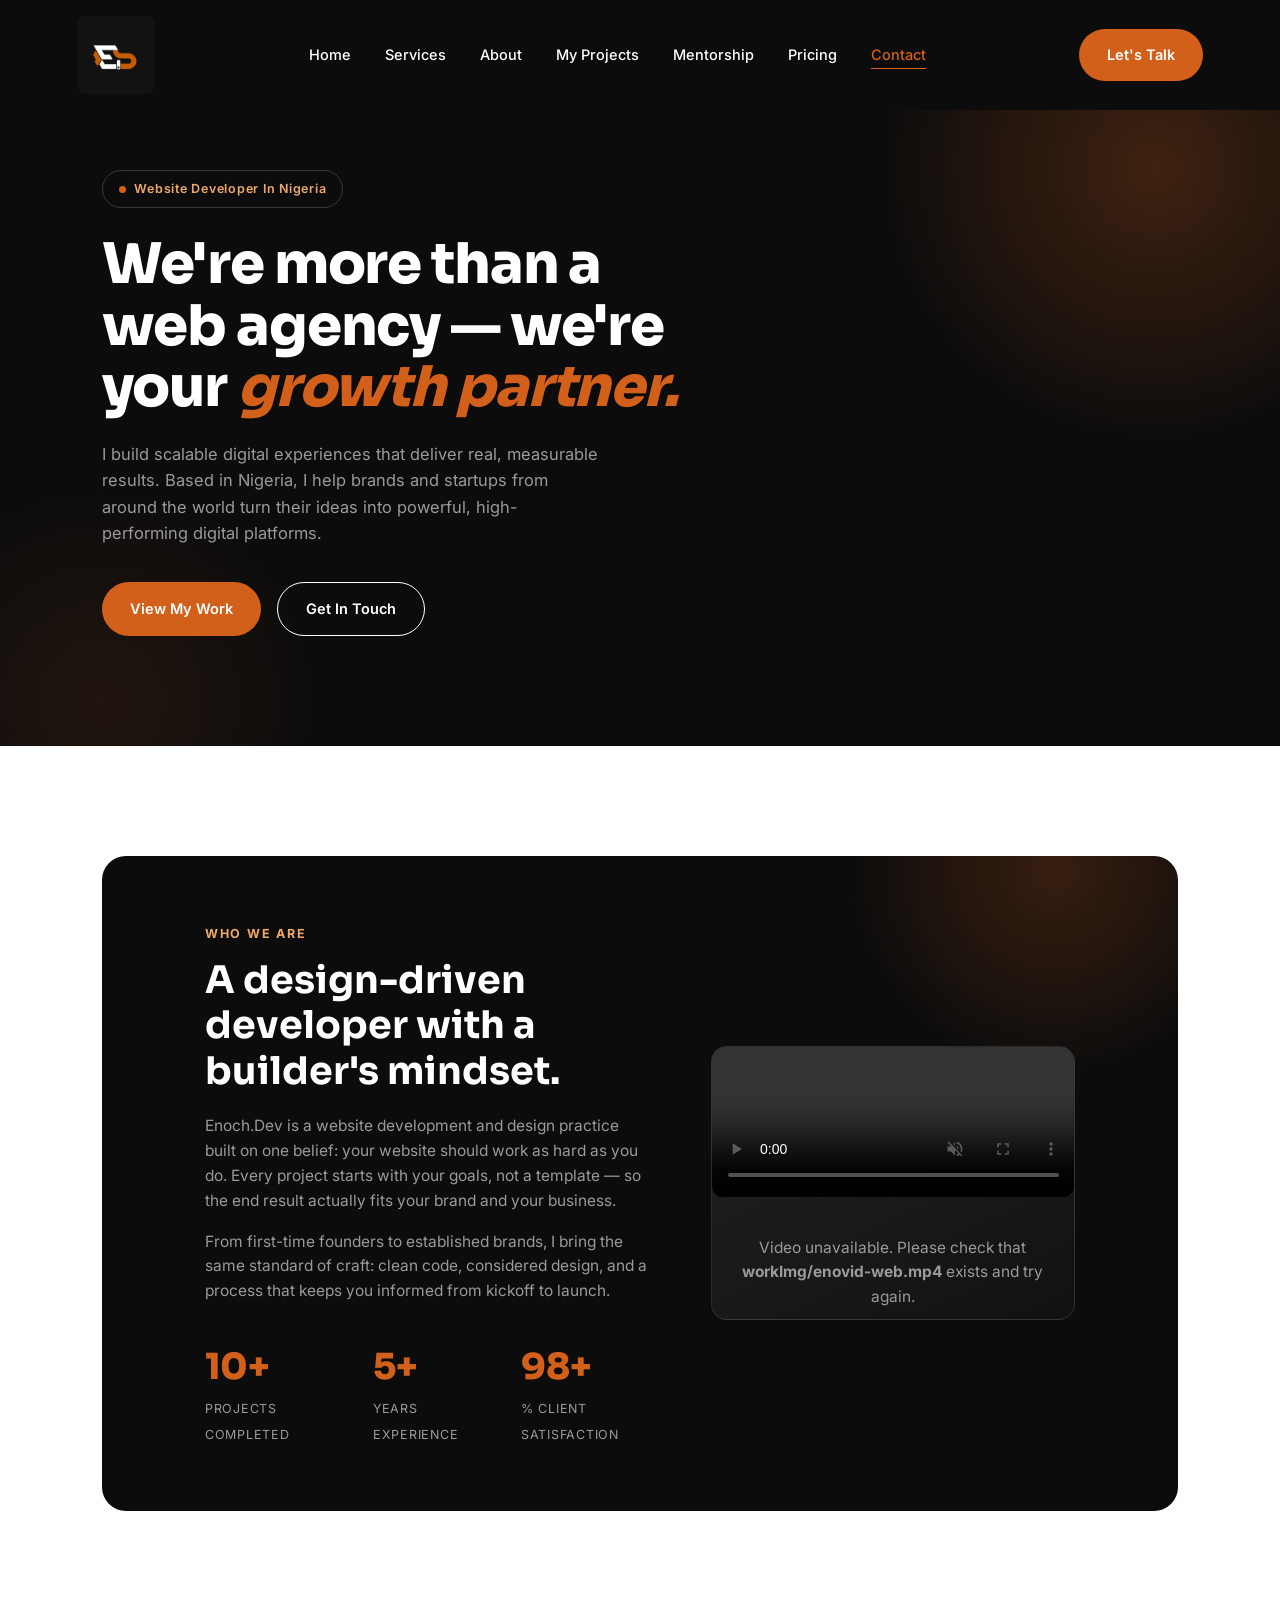
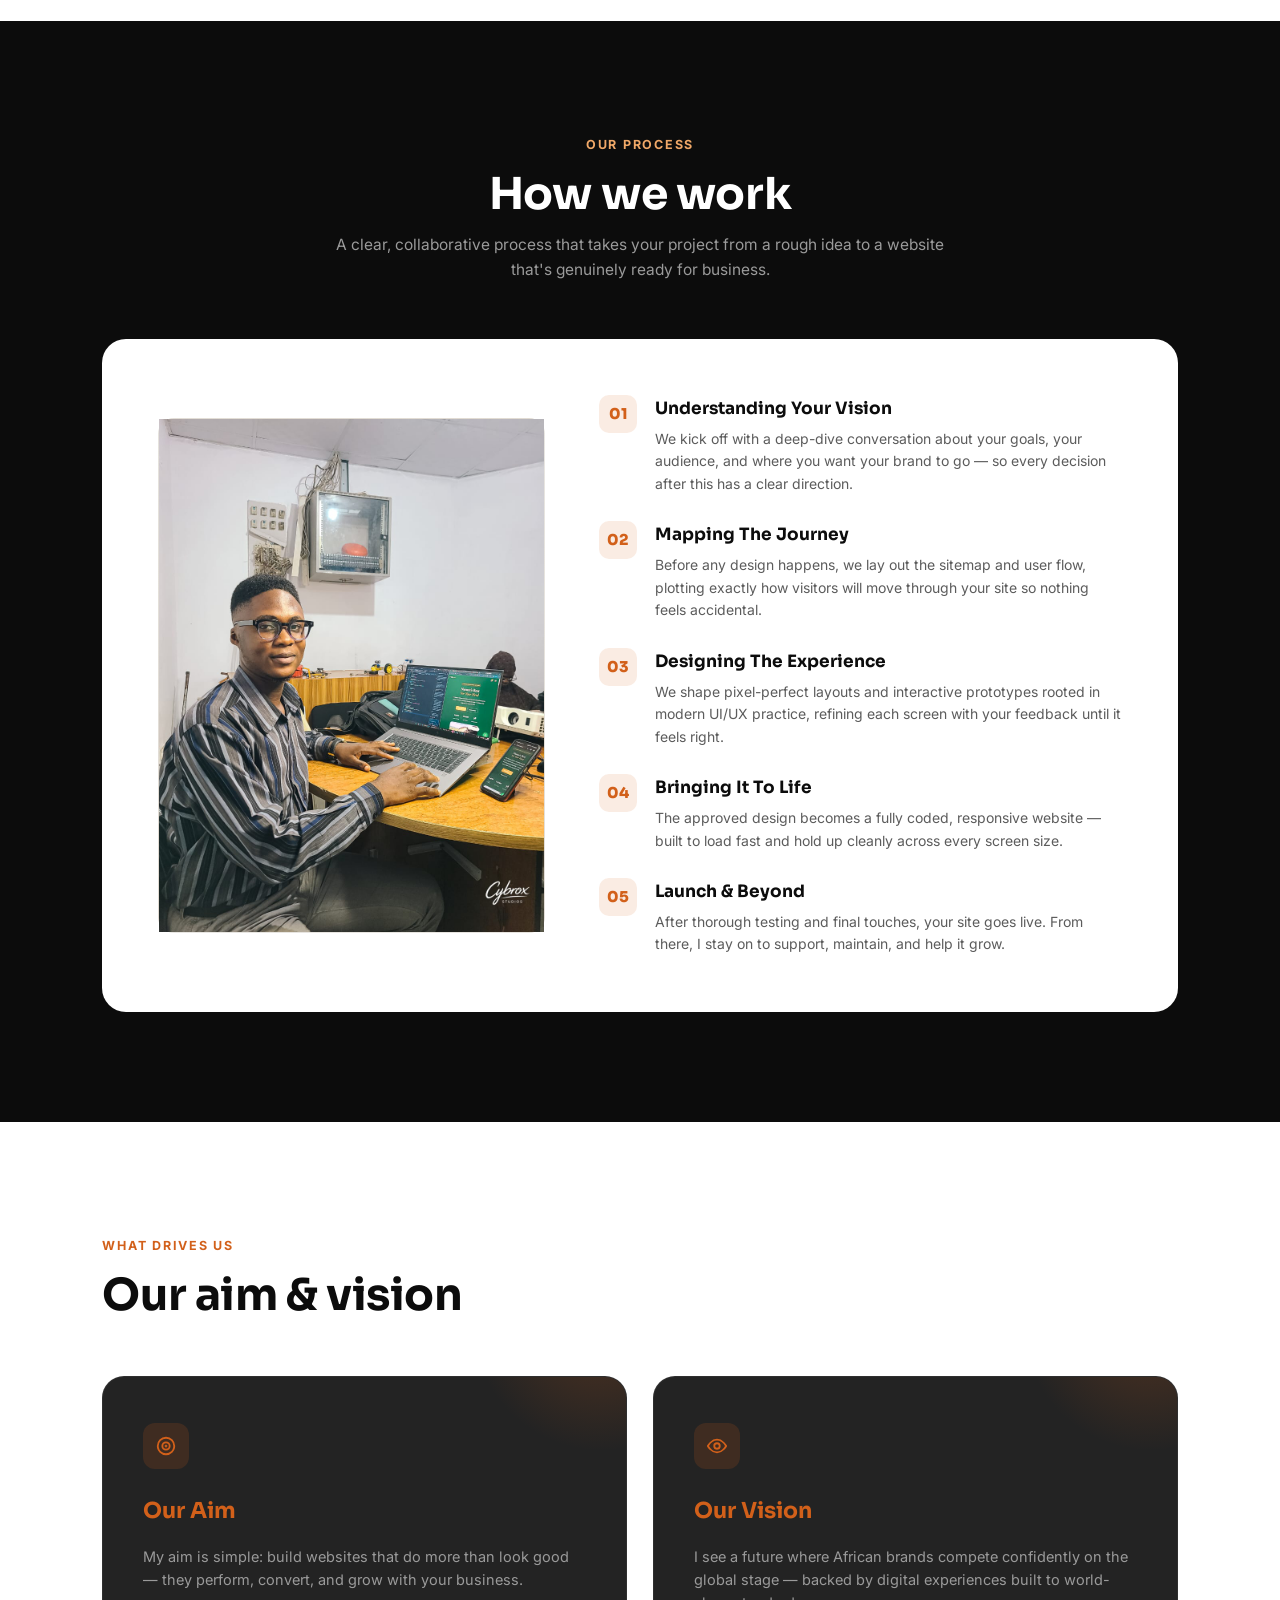
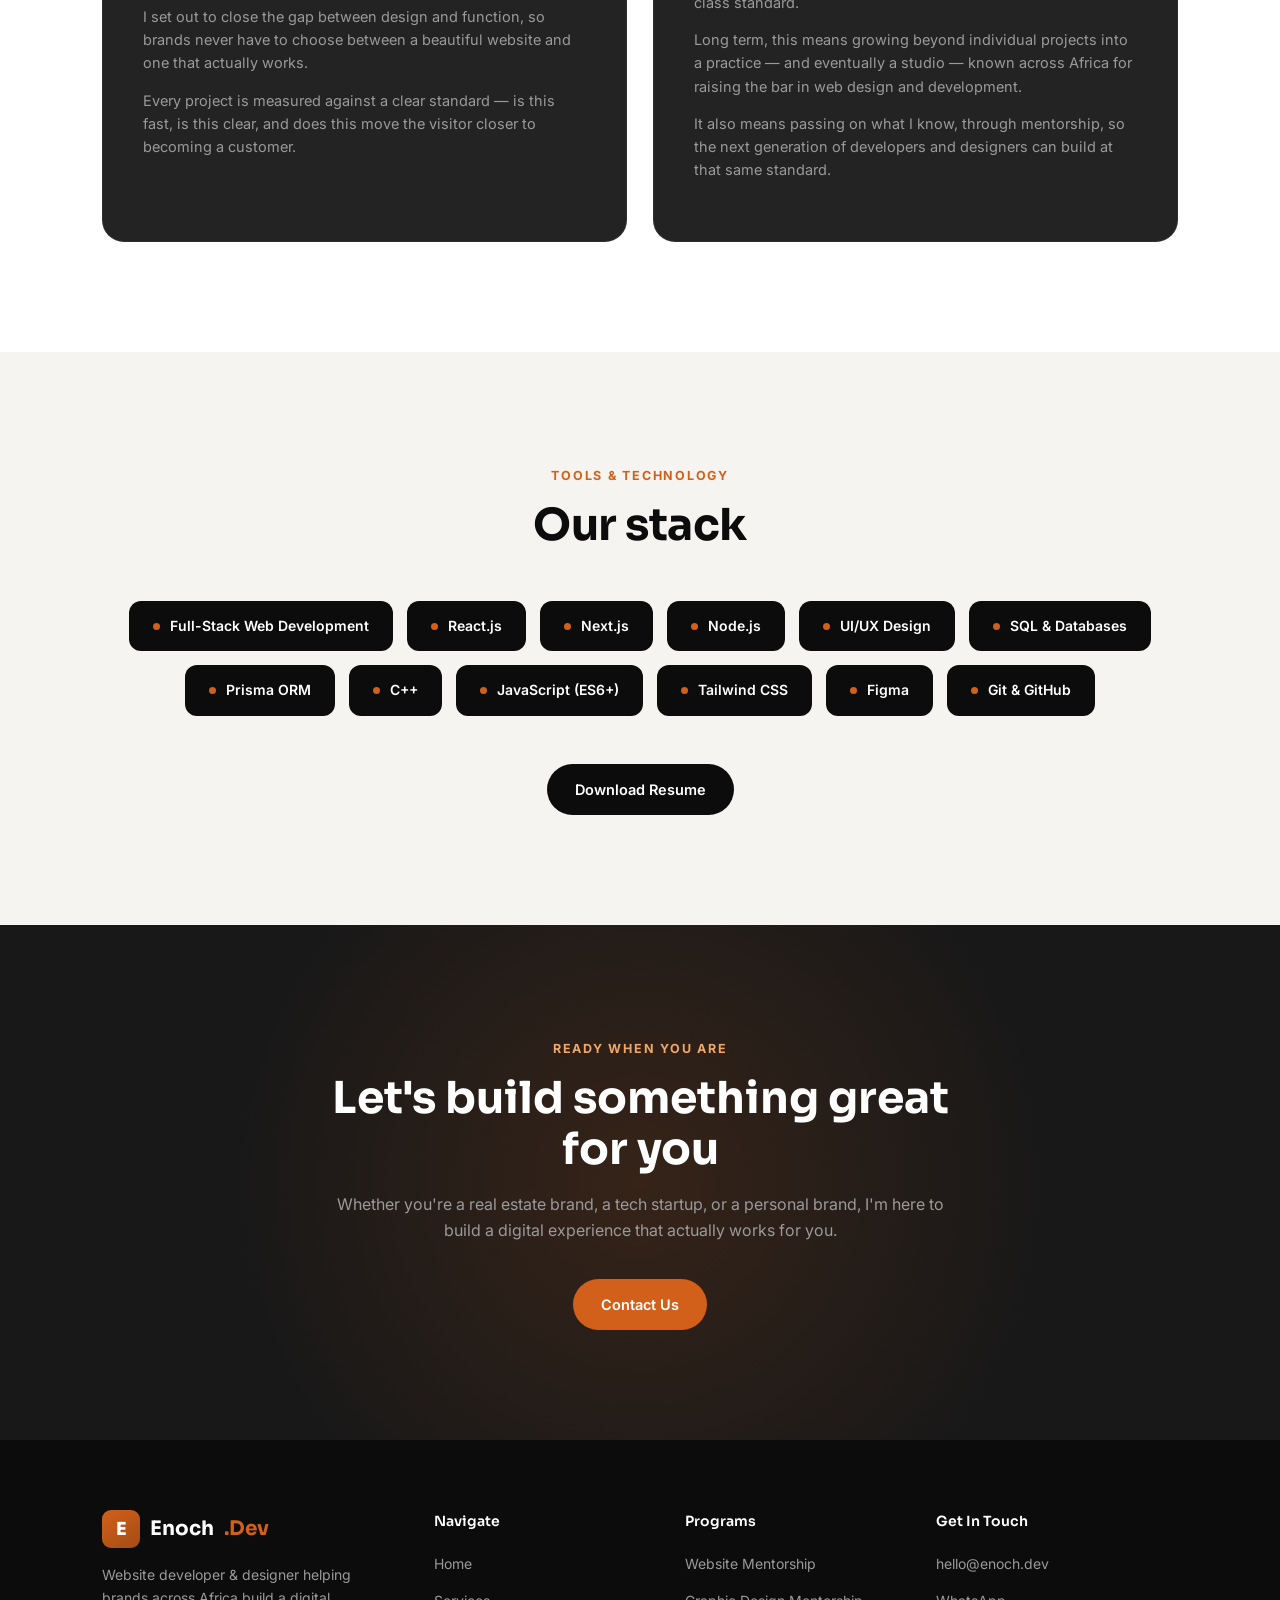
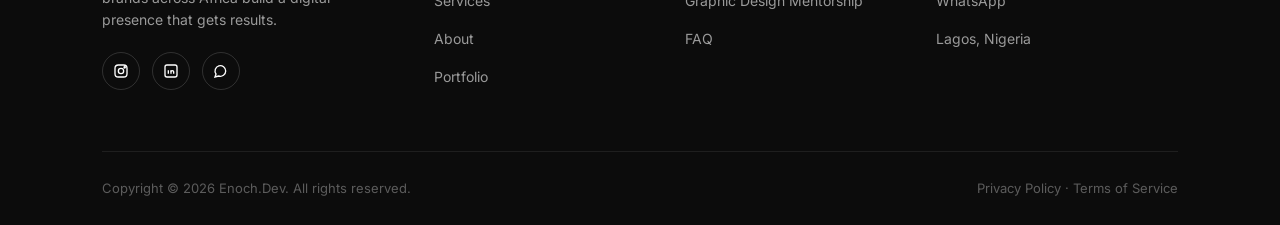
==== about.html @ e86ddc19 "updated portfolio" ====
<!DOCTYPE html>
<html lang="en">

<head>
    <meta charset="UTF-8">
    <meta name="viewport" content="width=device-width, initial-scale=1.0">
    <link rel="icon" type="image/jpeg" href="logo 2.jpeg">

    <title>Enoch.Dev — Website Developer & Designer in Nigeria</title>
    <link rel="preconnect" href="https://fonts.googleapis.com">
    <link
        href="https://fonts.googleapis.com/css2?family=Sora:wght@400;500;600;700;800&family=Inter:wght@400;500;600;700&display=swap"
        rel="stylesheet">
    <style>
        :root {
            --black: #0c0c0c;
            --black-card: #181818;
            --black-soft: #232323;
            --white: #ffffff;
            --off-white: #f6f4f0;
            --orange: #D2601A;
            --orange-dark: #A34C14;
            --orange-light: #F0A868;
            --muted: #9a9a9a;
            --muted-dark: #5c5c5c;
            --font-display: 'Sora', sans-serif;
            --font-body: 'Inter', sans-serif;
            --radius: 14px;
            --ease: cubic-bezier(.16, .84, .44, 1);
        }

        * {
            margin: 0;
            padding: 0;
            box-sizing: border-box;
        }

        html {
            scroll-behavior: smooth;
        }

        body {
            font-family: var(--font-body);
            background: var(--off-white);
            color: var(--black);
            line-height: 1.6;
            overflow-x: hidden;
        }

        img {
            max-width: 100%;
            display: block;
        }

        a {
            text-decoration: none;
            color: inherit;
        }

        ul {
            list-style: none;
        }

        button {
            font-family: inherit;
            cursor: pointer;
            border: none;
        }

        .eyebrow {
            display: inline-block;
            font-size: 12.5px;
            font-weight: 700;
            letter-spacing: .14em;
            text-transform: uppercase;
            color: var(--orange);
            margin-bottom: 14px;
        }

        .section-title {
            font-family: var(--font-display);
            font-weight: 700;
            font-size: clamp(28px, 4.2vw, 44px);
            line-height: 1.15;
            letter-spacing: -0.01em;
        }

        .section {
            padding: 110px 8vw;
            position: relative;
        }

        .container {
            max-width: 1200px;
            margin: 0 auto;
        }

        .reveal {
            opacity: 0;
            transform: translateY(36px);
            transition: opacity .8s var(--ease), transform .8s var(--ease);
        }

        .reveal.in-view {
            opacity: 1;
            transform: translateY(0);
        }

        .reveal-stagger>* {
            opacity: 0;
            transform: translateY(30px);
            transition: opacity .7s var(--ease), transform .7s var(--ease);
        }

        .reveal-stagger.in-view>* {
            opacity: 1;
            transform: translateY(0);
        }

        .reveal-stagger.in-view>*:nth-child(1) {
            transition-delay: .02s;
        }

        .reveal-stagger.in-view>*:nth-child(2) {
            transition-delay: .1s;
        }

        .reveal-stagger.in-view>*:nth-child(3) {
            transition-delay: .18s;
        }

        .reveal-stagger.in-view>*:nth-child(4) {
            transition-delay: .26s;
        }

        .reveal-stagger.in-view>*:nth-child(5) {
            transition-delay: .34s;
        }

        .reveal-stagger.in-view>*:nth-child(6) {
            transition-delay: .42s;
        }

        .reveal-left {
            opacity: 0;
            transform: translateX(-46px);
            transition: opacity .9s var(--ease), transform .9s var(--ease);
        }

        .reveal-left.in-view {
            opacity: 1;
            transform: translateX(0);
        }

        .reveal-right {
            opacity: 0;
            transform: translateX(46px);
            transition: opacity .9s var(--ease), transform .9s var(--ease);
        }

        .reveal-right.in-view {
            opacity: 1;
            transform: translateX(0);
        }

        .reveal-scale {
            opacity: 0;
            transform: scale(.92);
            transition: opacity .8s var(--ease), transform .8s var(--ease);
        }

        .reveal-scale.in-view {
            opacity: 1;
            transform: scale(1);
        }

        .btn {
            display: inline-flex;
            align-items: center;
            gap: 8px;
            padding: 14px 28px;
            border-radius: 100px;
            font-weight: 600;
            font-size: 14.5px;
            transition: transform .35s var(--ease), box-shadow .35s var(--ease), background .3s, color .3s;
            white-space: nowrap;
        }

        .btn-primary {
            background: var(--orange);
            color: var(--white);
        }

        .btn-primary:hover {
            background: var(--orange-dark);
            transform: translateY(-3px);
            box-shadow: 0 10px 24px -8px rgba(210, 96, 26, .55);
        }

        .btn-outline {
            background: transparent;
            border: 1.5px solid currentColor;
            color: inherit;
        }

        .btn-outline:hover {
            background: var(--orange);
            border-color: var(--orange);
            color: var(--white);
            transform: translateY(-3px);
        }

        .btn-white {
            background: var(--white);
            color: var(--black);
        }

        .btn-white:hover {
            background: var(--orange);
            color: var(--white);
            transform: translateY(-3px);
        }

        .btn-black {
            background: var(--black);
            color: var(--white);
        }

        .btn-black:hover {
            background: var(--orange);
            color: var(--white);
            transform: translateY(-3px);
        }

        /* ===== NAV (shared) ===== */
        #navbar {
            position: fixed;
            top: 0;
            left: 0;
            width: 100%;
            z-index: 1000;
            background: var(--black);
            padding: 16px 6vw;
            display: flex;
            align-items: center;
            justify-content: space-between;
            transition: padding .35s var(--ease), box-shadow .35s var(--ease);
        }

        #navbar.scrolled {
            padding: 10px 6vw;
            box-shadow: 0 8px 30px -12px rgba(0, 0, 0, .6);
        }

        .logo {
            display: flex;
            align-items: center;
            gap: 10px;
            font-family: var(--font-display);
            font-weight: 700;
            font-size: 20px;
            color: var(--white);
        }

        .logo-mark {
            width: 38px;
            height: 38px;
            border-radius: 9px;
            background: linear-gradient(145deg, var(--orange), var(--orange-dark));
            display: flex;
            align-items: center;
            justify-content: center;
            font-family: var(--font-display);
            font-weight: 800;
            font-size: 18px;
            color: var(--white);
            flex-shrink: 0;
        }

        .logo .accent {
            color: var(--orange);
        }

        /* Glowing logo wrapper */
        .logo-wrap {
            width: 78px;
            height: 78px;
            border-radius: 9px;
            flex-shrink: 0;
            cursor: pointer;
            transition: box-shadow .35s var(--ease), transform .35s var(--ease);
        }

        .logo-wrap img {
            width: 100%;
            height: 100%;
            border-radius: 9px;
            object-fit: cover;
        }

        .logo-wrap:hover {
            box-shadow:
                0 0 4px var(--orange),
                0 0 10px var(--orange-light);
            transform: scale(1.03);
        }

        .nav-links {
            display: flex;
            align-items: center;
            gap: 34px;
        }

        .nav-links a {
            color: var(--white);
            font-size: 14.5px;
            font-weight: 500;
            position: relative;
            padding: 4px 0;
            transition: color .3s;
        }

        .nav-links a::after {
            content: '';
            position: absolute;
            left: 0;
            bottom: -2px;
            width: 0;
            height: 1.5px;
            background: var(--orange);
            transition: width .35s var(--ease);
        }

        .nav-links a:hover,
        .nav-links a.active {
            color: var(--orange);
        }

        .nav-links a:hover::after,
        .nav-links a.active::after {
            width: 100%;
        }

        .nav-cta-wrap {
            display: flex;
            align-items: center;
            gap: 22px;
        }

        .nav-burger {
            display: none;
            flex-direction: column;
            gap: 5px;
            background: none;
            padding: 6px;
        }

        .nav-burger span {
            width: 24px;
            height: 2px;
            background: var(--white);
            border-radius: 2px;
            transition: .3s;
        }

        .nav-burger.open span:nth-child(1) {
            transform: translateY(7px) rotate(45deg);
        }

        .nav-burger.open span:nth-child(2) {
            opacity: 0;
        }

        .nav-burger.open span:nth-child(3) {
            transform: translateY(-7px) rotate(-45deg);
        }

        /* ===== ABOUT HERO ===== */
        #about-hero {
            background: var(--black);
            color: var(--white);
            padding: 170px 8vw 110px;
            position: relative;
            overflow: hidden;
            min-height: 80vh;
            display: flex;
            align-items: center;
        }

        #about-hero::before {
            content: '';
            position: absolute;
            top: -15%;
            right: -12%;
            width: 560px;
            height: 560px;
            background: radial-gradient(circle, rgba(210, 96, 26, .26), transparent 70%);
            border-radius: 50%;
            animation: float1 9s ease-in-out infinite;
        }

        #about-hero::after {
            content: '';
            position: absolute;
            bottom: -25%;
            left: -10%;
            width: 460px;
            height: 460px;
            background: radial-gradient(circle, rgba(210, 96, 26, .1), transparent 70%);
            border-radius: 50%;
            animation: float2 11s ease-in-out infinite;
        }

        @keyframes float1 {

            0%,
            100% {
                transform: translate(0, 0);
            }

            50% {
                transform: translate(-30px, 40px);
            }
        }

        @keyframes float2 {

            0%,
            100% {
                transform: translate(0, 0);
            }

            50% {
                transform: translate(30px, -30px);
            }
        }

        .ah-grid {
            display: grid;
            grid-template-columns: 1.15fr .85fr;
            gap: 60px;
            align-items: center;
            max-width: 1200px;
            margin: 0 auto;
            position: relative;
            z-index: 2;
            width: 100%;
        }

        .ah-eyebrow {
            display: inline-flex;
            align-items: center;
            gap: 8px;
            border: 1px solid rgba(255, 255, 255, .18);
            padding: 8px 16px;
            border-radius: 100px;
            font-size: 12.5px;
            font-weight: 600;
            letter-spacing: .06em;
            color: var(--orange-light);
            margin-bottom: 26px;
        }

        .ah-eyebrow .dot {
            width: 7px;
            height: 7px;
            border-radius: 50%;
            background: var(--orange);
            animation: pulse 1.8s infinite;
        }

        @keyframes pulse {

            0%,
            100% {
                opacity: 1;
            }

            50% {
                opacity: .3;
            }
        }

        #about-hero h1 {
            font-family: var(--font-display);
            font-weight: 800;
            font-size: clamp(34px, 4.8vw, 56px);
            line-height: 1.1;
            letter-spacing: -0.02em;
        }

        #about-hero h1 .accent {
            color: var(--orange);
            font-style: italic;
        }

        .ah-sub {
            margin-top: 22px;
            font-size: 16.5px;
            color: var(--muted);
            max-width: 500px;
        }

        .ah-actions {
            margin-top: 36px;
            display: flex;
            gap: 16px;
            flex-wrap: wrap;
        }

        .ah-badge-wrap {
            display: flex;
            align-items: center;
            justify-content: center;
            position: relative;
        }

        .ah-badge {
            width: 280px;
            height: 280px;
            border-radius: 50%;
            background: radial-gradient(circle, var(--black-card) 0%, var(--black) 75%);
            border: 1px solid rgba(255, 255, 255, .1);
            display: flex;
            align-items: center;
            justify-content: center;
            position: relative;
        }

        .ah-badge::before,
        .ah-badge::after {
            content: '';
            position: absolute;
            border-radius: 50%;
            border: 1px dashed rgba(210, 96, 26, .35);
        }

        .ah-badge::before {
            inset: -22px;
            animation: spin 26s linear infinite;
        }

        .ah-badge::after {
            inset: -44px;
            border-color: rgba(210, 96, 26, .18);
            animation: spin 40s linear infinite reverse;
        }

        @keyframes spin {
            to {
                transform: rotate(360deg);
            }
        }

        .ah-badge-inner {
            width: 150px;
            height: 150px;
            border-radius: 50%;
            background: linear-gradient(150deg, var(--orange), var(--orange-dark));
            display: flex;
            align-items: center;
            justify-content: center;
            font-family: var(--font-display);
            font-weight: 800;
            font-size: 52px;
            color: var(--white);
            box-shadow: 0 20px 50px -14px rgba(210, 96, 26, .6);
        }

        .ah-dot {
            position: absolute;
            width: 12px;
            height: 12px;
            border-radius: 50%;
            background: var(--orange-light);
        }

        .ah-dot.d1 {
            top: 8%;
            left: 6%;
            animation: pulse 2.4s infinite;
        }

        .ah-dot.d2 {
            bottom: 12%;
            right: 2%;
            animation: pulse 2.8s infinite .4s;
        }

        /* ===== WHO WE ARE (white section / black card) ===== */
        #who {
            background: var(--white);
        }

        .who-card {
            background: var(--black);
            color: var(--white);
            border-radius: 24px;
            padding: 64px 8vw;
            position: relative;
            overflow: hidden;
        }

        .who-card::before {
            content: '';
            position: absolute;
            top: -30%;
            right: -8%;
            width: 420px;
            height: 420px;
            background: radial-gradient(circle, rgba(210, 96, 26, .22), transparent 70%);
            border-radius: 50%;
        }

        .who-grid {
            display: grid;
            grid-template-columns: 1.1fr .9fr;
            gap: 60px;
            align-items: center;
            position: relative;
            z-index: 1;
        }

        .who-card .eyebrow {
            color: var(--orange-light);
        }

        .who-card h2 {
            font-family: var(--font-display);
            font-weight: 700;
            font-size: clamp(26px, 3.6vw, 38px);
            line-height: 1.2;
            margin-bottom: 20px;
        }

        .who-card p {
            font-size: 15.5px;
            color: var(--muted);
            margin-bottom: 16px;
        }

        .who-stats {
            display: flex;
            gap: 44px;
            margin-top: 34px;
        }

        .who-stats div b {
            display: block;
            font-family: var(--font-display);
            font-size: 36px;
            font-weight: 800;
            color: var(--orange);
        }

        .who-stats div span {
            font-size: 12.5px;
            color: var(--muted);
            text-transform: uppercase;
            letter-spacing: .06em;
        }

        .video-box {
            position: relative;
            aspect-ratio: 4/3;
            border-radius: 16px;
            overflow: hidden;
            background: linear-gradient(155deg, var(--black-soft), #111);
            border: 1px solid rgba(255, 255, 255, .1);
            display: flex;
            align-items: center;
            justify-content: center;
            flex-direction: column;
            gap: 14px;
        }

        .play-btn {
            width: 64px;
            height: 64px;
            border-radius: 50%;
            background: var(--orange);
            display: flex;
            align-items: center;
            justify-content: center;
            box-shadow: 0 0 0 0 rgba(210, 96, 26, .55);
            animation: playPulse 2.4s ease-out infinite;
            cursor: pointer;
        }

        .play-btn svg {
            width: 22px;
            height: 22px;
            fill: var(--white);
            margin-left: 3px;
        }

        @keyframes playPulse {
            0% {
                box-shadow: 0 0 0 0 rgba(210, 96, 26, .5);
            }

            70% {
                box-shadow: 0 0 0 22px rgba(210, 96, 26, 0);
            }

            100% {
                box-shadow: 0 0 0 0 rgba(210, 96, 26, 0);
            }
        }

        .video-box span {
            font-size: 12.5px;
            color: var(--muted);
            letter-spacing: .03em;
        }

        /* ===== HOW WE WORK (black section / white card) ===== */
        #how {
            background: var(--black);
        }

        #how .head {
            max-width: 640px;
            margin: 0 auto 56px;
            text-align: center;
            color: var(--white);
        }

        #how .eyebrow {
            color: var(--orange-light);
        }

        #how .section-title {
            color: var(--white);
        }

        #how .head p {
            color: var(--muted);
            margin-top: 14px;
            font-size: 15.5px;
        }

        .work-card {
            background: var(--white);
            color: var(--black);
            border-radius: 24px;
            padding: 56px;
            display: grid;
            grid-template-columns: .85fr 1.15fr;
            gap: 54px;
            align-items: center;
        }

        .work-visual {
            aspect-ratio: 1/1;
            border-radius: 16px;
            background: linear-gradient(155deg, var(--off-white), #efe9df);
            border: 1px solid rgba(0, 0, 0, .06);
            display: flex;
            align-items: center;
            justify-content: center;
        }

        .work-visual svg {
            width: 60%;
        }

        .steps {
            display: flex;
            flex-direction: column;
            gap: 26px;
        }

        .step-row {
            display: flex;
            gap: 18px;
        }

        .step-num {
            width: 38px;
            height: 38px;
            border-radius: 10px;
            background: rgba(210, 96, 26, .12);
            color: var(--orange);
            font-family: var(--font-display);
            font-weight: 800;
            font-size: 15px;
            display: flex;
            align-items: center;
            justify-content: center;
            flex-shrink: 0;
        }

        .step-row h4 {
            font-family: var(--font-display);
            font-size: 17px;
            font-weight: 700;
            margin-bottom: 6px;
        }

        .step-row p {
            font-size: 14px;
            color: var(--muted-dark);
        }

        /* ===== AIM & VISION (white section / translucent black cards) ===== */
        #aim-vision {
            background: var(--white);
        }

        .av-grid {
            display: grid;
            grid-template-columns: 1fr 1fr;
            gap: 26px;
        }

        .av-card {
            background: rgba(12, 12, 12, .9);
            color: var(--white);
            border-radius: 22px;
            padding: 46px 40px;
            min-height: 340px;
            position: relative;
            overflow: hidden;
            border: 1px solid rgba(255, 255, 255, .06);
        }

        .av-card::before {
            content: '';
            position: absolute;
            top: -40%;
            right: -20%;
            width: 260px;
            height: 260px;
            background: radial-gradient(circle, rgba(210, 96, 26, .25), transparent 70%);
            border-radius: 50%;
        }

        .av-card .av-icon {
            width: 46px;
            height: 46px;
            border-radius: 12px;
            background: rgba(210, 96, 26, .16);
            display: flex;
            align-items: center;
            justify-content: center;
            margin-bottom: 24px;
            position: relative;
            z-index: 1;
        }

        .av-card .av-icon svg {
            width: 22px;
            height: 22px;
            stroke: var(--orange);
        }

        .av-card h3 {
            font-family: var(--font-display);
            font-weight: 700;
            font-size: 22px;
            color: var(--orange);
            margin-bottom: 16px;
            position: relative;
            z-index: 1;
        }

        .av-card p {
            font-size: 14.5px;
            color: var(--muted);
            margin-bottom: 14px;
            position: relative;
            z-index: 1;
        }

        /* ===== STACK ===== */
        #stack {
            background: var(--off-white);
            text-align: center;
        }

        #stack .head {
            max-width: 600px;
            margin: 0 auto 50px;
        }

        .stack-list {
            display: flex;
            flex-wrap: wrap;
            justify-content: center;
            gap: 14px;
            margin-bottom: 48px;
        }

        .stack-pill {
            padding: 14px 24px;
            border-radius: 12px;
            background: var(--black);
            color: var(--white);
            font-size: 14px;
            font-weight: 600;
            display: flex;
            align-items: center;
            gap: 10px;
            transition: transform .4s var(--ease), background .4s var(--ease);
        }

        .stack-pill:hover {
            background: var(--orange);
            transform: translateY(-5px);
        }

        .stack-pill .sdot {
            width: 7px;
            height: 7px;
            border-radius: 50%;
            background: var(--orange);
            flex-shrink: 0;
        }

        .stack-pill:hover .sdot {
            background: var(--white);
        }

        /* ===== FINAL CTA ===== */
        #contact {
            background: var(--black-card);
            color: var(--white);
            text-align: center;
            position: relative;
            overflow: hidden;
        }

        #contact::before {
            content: '';
            position: absolute;
            top: 50%;
            left: 50%;
            width: 900px;
            height: 900px;
            background: radial-gradient(circle, rgba(210, 96, 26, .16), transparent 65%);
            transform: translate(-50%, -50%);
        }

        #contact .inner {
            position: relative;
            z-index: 1;
            max-width: 620px;
            margin: 0 auto;
        }

        #contact .eyebrow {
            color: var(--orange-light);
        }

        #contact h2 {
            font-family: var(--font-display);
            font-weight: 700;
            font-size: clamp(28px, 4.4vw, 44px);
            margin-bottom: 18px;
            line-height: 1.15;
        }

        #contact p {
            font-size: 16px;
            color: var(--muted);
            margin-bottom: 36px;
        }

        .video-box {
            width: 100%;
            max-width: 700px;
            margin: auto;
        }

        .video-box video {
            width: 100%;
            border-radius: 12px;
            display: block;
        }

        .video-error {
            padding: 24px;
            color: var(--muted);
            font-size: 14px;
            text-align: center;
        }

        /* ===== FOOTER (shared) ===== */
        footer {
            background: var(--black);
            color: var(--white);
            padding: 70px 8vw 26px;
        }

        .footer-grid {
            display: grid;
            grid-template-columns: 1.4fr 1fr 1fr 1.2fr;
            gap: 50px;
            padding-bottom: 50px;
            border-bottom: 1px solid rgba(255, 255, 255, .08);
        }

        .footer-brand p {
            font-size: 14px;
            color: var(--muted);
            margin: 16px 0 20px;
            max-width: 280px;
        }

        .footer-social {
            display: flex;
            gap: 12px;
        }

        .footer-social a {
            width: 38px;
            height: 38px;
            border-radius: 50%;
            border: 1px solid rgba(255, 255, 255, .15);
            display: flex;
            align-items: center;
            justify-content: center;
            transition: .3s;
        }

        .footer-social a:hover {
            background: var(--orange);
            border-color: var(--orange);
            transform: translateY(-3px);
        }

        .footer-social svg {
            width: 16px;
            height: 16px;
            stroke: var(--white);
        }

        .footer-col h5 {
            font-family: var(--font-display);
            font-size: 14px;
            font-weight: 600;
            margin-bottom: 18px;
            color: var(--white);
        }

        .footer-col ul li {
            margin-bottom: 12px;
        }

        .footer-col ul li a {
            font-size: 14px;
            color: var(--muted);
            transition: color .3s;
        }

        .footer-col ul li a:hover {
            color: var(--orange);
        }

        .footer-bottom {
            display: flex;
            justify-content: space-between;
            align-items: center;
            padding-top: 26px;
            font-size: 13px;
            color: var(--muted-dark);
            flex-wrap: wrap;
            gap: 10px;
        }

        .footer-bottom a {
            color: var(--muted-dark);
        }

        .footer-bottom a:hover {
            color: var(--orange);
        }

        @media (max-width:900px) {
            .nav-links {
                position: fixed;
                top: 64px;
                left: 0;
                width: 100%;
                background: var(--black);
                flex-direction: column;
                padding: 20px 8vw 30px;
                gap: 20px;
                transform: translateY(-130%);
                opacity: 0;
                transition: transform .4s var(--ease), opacity .4s;
            }

            .nav-links.open {
                transform: translateY(0);
                opacity: 1;
            }

            .nav-burger {
                display: flex;
            }

            .nav-cta-wrap .btn-primary {
                padding: 10px 18px;
                font-size: 13px;
            }

            .logo-wrap {
                width: 52px;
                height: 52px;
            }

            .ah-grid {
                grid-template-columns: 1fr;
                text-align: left;
            }

            .ah-badge-wrap {
                margin-top: 40px;
            }

            .who-grid {
                grid-template-columns: 1fr;
            }

            .work-card {
                grid-template-columns: 1fr;
                padding: 34px 26px;
            }

            .av-grid {
                grid-template-columns: 1fr;
            }

            .footer-grid {
                grid-template-columns: 1fr 1fr;
            }

            .section {
                padding: 80px 6vw;
            }

            .who-card {
                padding: 44px 6vw;
            }
        }

        @media (max-width:560px) {
            .ah-badge {
                width: 200px;
                height: 200px;
            }

            .ah-badge-inner {
                width: 110px;
                height: 110px;
                font-size: 38px;
            }

            .who-stats {
                gap: 28px;
            }

            .footer-grid {
                grid-template-columns: 1fr;
            }
        }
    </style>
</head>

<body>

    <!-- ===== NAVBAR ===== -->
    <nav id="navbar">
        <div class="logo-wrap" title="Enoch.Dev">
            <img src="logo 2.jpeg" alt="">
        </div>
        <ul class="nav-links" id="navLinks">
            <li><a href="index.html#home">Home</a></li>
            <li><a href="index.html#services">Services</a></li>
            <li><a href="about.html">About</a></li>
            <li><a href="work.html">My Projects</a></li>
            <li><a href="index.html#mentorship">Mentorship</a></li>
            <li><a href="pricing.html">Pricing</a></li>
            <li><a href="contact.html" class="active">Contact</a></li>
        </ul>
        <div class="nav-cta-wrap">
            <a href="#contact" class="btn btn-primary">Let's Talk</a>
            <button class="nav-burger" id="burger" aria-label="Menu"
                aria-expanded="false"><span></span><span></span><span></span></button>
        </div>
    </nav>

    <!-- ===== ABOUT HERO ===== -->
    <section id="about-hero">
        <div class="ah-grid">
            <div class="reveal-left">
                <div class="ah-eyebrow"><span class="dot"></span> Website Developer In Nigeria</div>
                <h1>We're more than a web agency — we're your <span class="accent">growth partner.</span></h1>
                <p class="ah-sub">I build scalable digital experiences that deliver real, measurable results. Based in
                    Nigeria, I help brands and startups from around the world turn their ideas into powerful,
                    high-performing digital platforms.</p>
                <div class="ah-actions">
                    <a href="index.html#portfolio" class="btn btn-primary">View My Work</a>
                    <a href="#contact" class="btn btn-outline">Get In Touch</a>
                </div>
            </div>
            <div class="ah-badge-wrap reveal-scale">

            </div>
        </div>
    </section>

    <!-- ===== WHO WE ARE ===== -->
    <section id="who" class="section">
        <div class="container">
            <div class="who-card reveal-scale">
                <div class="who-grid">
                    <div>
                        <span class="eyebrow">Who We Are</span>
                        <h2>A design-driven developer with a builder's mindset.</h2>
                        <p>Enoch.Dev is a website development and design practice built on one belief: your website
                            should work as hard as you do. Every project starts with your goals, not a template — so the
                            end result actually fits your brand and your business.</p>
                        <p>From first-time founders to established brands, I bring the same standard of craft: clean
                            code, considered design, and a process that keeps you informed from kickoff to launch.</p>
                        <div class="who-stats">
                            <div><b class="counter" data-target="10">0</b><span>Projects Completed</span></div>
                            <div><b class="counter" data-target="5">0</b><span>Years Experience</span></div>
                            <div><b class="counter" data-target="98">0</b><span>% Client Satisfaction</span></div>
                        </div>
                    </div>
                    <div class="video-box">
                        <video autoplay muted loop playsinline controls preload="auto" width="100%"
                            aria-label="Enoch.Dev introduction video">
                            <source src="workImg/enovid-web.mp4" type="video/mp4">
                            Your browser does not support the video tag.
                        </video>
                        <p class="video-error" hidden>Video unavailable. Please check that <strong>workImg/enovid-web.mp4</strong>
                            exists and try again.</p>
                    </div>
                </div>
            </div>
        </div>
    </section>

    <!-- ===== HOW WE WORK ===== -->
    <section id="how" class="section">
        <div class="container">
            <div class="head reveal">
                <span class="eyebrow">Our Process</span>
                <h2 class="section-title">How we work</h2>
                <p>A clear, collaborative process that takes your project from a rough idea to a website that's
                    genuinely ready for business.</p>
            </div>
            <div class="work-card reveal-scale">
                <div class="work-visual">
                    <img src="/workImg/enoch 2.jpg" alt="Process Illustration" style="width: 100%; height: auto;">
                </div>
                <div class="steps">
                    <div class="step-row">
                        <div class="step-num">01</div>
                        <div>
                            <h4>Understanding Your Vision</h4>
                            <p>We kick off with a deep-dive conversation about your goals, your audience, and where you
                                want your brand to go — so every decision after this has a clear direction.</p>
                        </div>
                    </div>
                    <div class="step-row">
                        <div class="step-num">02</div>
                        <div>
                            <h4>Mapping The Journey</h4>
                            <p>Before any design happens, we lay out the sitemap and user flow, plotting exactly how
                                visitors will move through your site so nothing feels accidental.</p>
                        </div>
                    </div>
                    <div class="step-row">
                        <div class="step-num">03</div>
                        <div>
                            <h4>Designing The Experience</h4>
                            <p>We shape pixel-perfect layouts and interactive prototypes rooted in modern UI/UX
                                practice, refining each screen with your feedback until it feels right.</p>
                        </div>
                    </div>
                    <div class="step-row">
                        <div class="step-num">04</div>
                        <div>
                            <h4>Bringing It To Life</h4>
                            <p>The approved design becomes a fully coded, responsive website — built to load fast and
                                hold up cleanly across every screen size.</p>
                        </div>
                    </div>
                    <div class="step-row">
                        <div class="step-num">05</div>
                        <div>
                            <h4>Launch & Beyond</h4>
                            <p>After thorough testing and final touches, your site goes live. From there, I stay on to
                                support, maintain, and help it grow.</p>
                        </div>
                    </div>
                </div>
            </div>
        </div>
    </section>

    <!-- ===== AIM & VISION ===== -->
    <section id="aim-vision" class="section">
        <div class="container">
            <div class="head-row reveal" style="max-width:640px;margin-bottom:56px;">
                <span class="eyebrow">What Drives Us</span>
                <h2 class="section-title">Our aim & vision</h2>
            </div>
            <div class="av-grid reveal-stagger">
                <div class="av-card">
                    <div class="av-icon"><svg viewBox="0 0 24 24" fill="none" stroke-width="2" stroke-linecap="round"
                            stroke-linejoin="round">
                            <circle cx="12" cy="12" r="9" />
                            <circle cx="12" cy="12" r="4" />
                            <circle cx="12" cy="12" r="0.5" fill="currentColor" />
                        </svg></div>
                    <h3>Our Aim</h3>
                    <p>My aim is simple: build websites that do more than look good — they perform, convert, and grow
                        with your business.</p>
                    <p>I set out to close the gap between design and function, so brands never have to choose between a
                        beautiful website and one that actually works.</p>
                    <p>Every project is measured against a clear standard — is this fast, is this clear, and does this
                        move the visitor closer to becoming a customer.</p>
                </div>
                <div class="av-card">
                    <div class="av-icon"><svg viewBox="0 0 24 24" fill="none" stroke-width="2" stroke-linecap="round"
                            stroke-linejoin="round">
                            <path d="M2 12s4-7 10-7 10 7 10 7-4 7-10 7-10-7-10-7z" />
                            <circle cx="12" cy="12" r="3" />
                        </svg></div>
                    <h3>Our Vision</h3>
                    <p>I see a future where African brands compete confidently on the global stage — backed by digital
                        experiences built to world-class standard.</p>
                    <p>Long term, this means growing beyond individual projects into a practice — and eventually a
                        studio — known across Africa for raising the bar in web design and development.</p>
                    <p>It also means passing on what I know, through mentorship, so the next generation of developers
                        and designers can build at that same standard.</p>
                </div>
            </div>
        </div>
    </section>

    <!-- ===== STACK ===== -->
    <section id="stack" class="section">
        <div class="container">
            <div class="head reveal">
                <span class="eyebrow">Tools & Technology</span>
                <h2 class="section-title">Our stack</h2>
            </div>
            <div class="stack-list reveal-stagger">
                <span class="stack-pill"><span class="sdot"></span>Full-Stack Web Development</span>
                <span class="stack-pill"><span class="sdot"></span>React.js</span>
                <span class="stack-pill"><span class="sdot"></span>Next.js</span>
                <span class="stack-pill"><span class="sdot"></span>Node.js</span>
                <span class="stack-pill"><span class="sdot"></span>UI/UX Design</span>
                <span class="stack-pill"><span class="sdot"></span>SQL & Databases</span>
                <span class="stack-pill"><span class="sdot"></span>Prisma ORM</span>
                <span class="stack-pill"><span class="sdot"></span>C++</span>
                <span class="stack-pill"><span class="sdot"></span>JavaScript (ES6+)</span>
                <span class="stack-pill"><span class="sdot"></span>Tailwind CSS</span>
                <span class="stack-pill"><span class="sdot"></span>Figma</span>
                <span class="stack-pill"><span class="sdot"></span>Git & GitHub</span>
            </div>
            <a href="#" class="btn btn-black reveal">Download Resume</a>
        </div>
    </section>

    <!-- ===== FINAL CTA ===== -->
    <section id="contact" class="section">
        <div class="inner reveal">
            <span class="eyebrow">Ready When You Are</span>
            <h2>Let's build something great for you</h2>
            <p>Whether you're a real estate brand, a tech startup, or a personal brand, I'm here to build a digital
                experience that actually works for you.</p>
            <a href="https://wa.link/bnagkc" class="btn btn-primary">Contact Us</a>
        </div>
    </section>

    <!-- ===== FOOTER ===== -->
    <footer>
        <div class="footer-grid">
            <div class="footer-brand">
                <a href="index.html#home" class="logo"><span class="logo-mark">E</span>Enoch<span
                        class="accent">.Dev</span></a>
                <p>Website developer & designer helping brands across Africa build a digital presence that gets results.
                </p>
                <div class="footer-social">
                    <a href="#" aria-label="Instagram"><svg viewBox="0 0 24 24" fill="none" stroke-width="2">
                            <rect x="3" y="3" width="18" height="18" rx="5" />
                            <circle cx="12" cy="12" r="4" />
                            <circle cx="17.5" cy="6.5" r="1" />
                        </svg></a>
                    <a href="#" aria-label="LinkedIn"><svg viewBox="0 0 24 24" fill="none" stroke-width="2">
                            <rect x="3" y="3" width="18" height="18" rx="3" />
                            <line x1="8" y1="11" x2="8" y2="16" />
                            <line x1="8" y1="8" x2="8" y2="8" />
                            <line x1="12" y1="11" x2="12" y2="16" />
                            <path d="M12 13c0-2 4-2 4 0v3" />
                        </svg></a>
                    <a href="https://wa.link/bnagkc" aria-label="WhatsApp"><svg viewBox="0 0 24 24" fill="none"
                            stroke-width="2">
                            <path d="M3 21l1.5-4.5A8 8 0 1 1 8.5 19.5L3 21z" />
                        </svg></a>
                </div>
            </div>
            <div class="footer-col">
                <h5>Navigate</h5>
                <ul>
                    <li><a href="index.html#home">Home</a></li>
                    <li><a href="index.html#services">Services</a></li>
                    <li><a href="about.html">About</a></li>
                    <li><a href="index.html#portfolio">Portfolio</a></li>
                </ul>
            </div>
            <div class="footer-col">
                <h5>Programs</h5>
                <ul>
                    <li><a href="index.html#mentorship">Website Mentorship</a></li>
                    <li><a href="index.html#mentorship">Graphic Design Mentorship</a></li>
                    <li><a href="index.html#faq">FAQ</a></li>
                </ul>
            </div>
            <div class="footer-col">
                <h5>Get In Touch</h5>
                <ul>
                    <li><a href="mailto:hello@enoch.dev">hello@enoch.dev</a></li>
                    <li><a href="https://wa.link/bnagkc">WhatsApp</a></li>
                    <li><a href="#">Lagos, Nigeria</a></li>
                </ul>
            </div>
        </div>
        <div class="footer-bottom">
            <span>Copyright © 2026 Enoch.Dev. All rights reserved.</span>
            <span><a href="#">Privacy Policy</a> · <a href="#">Terms of Service</a></span>
        </div>
    </footer>

    <script>
        const nav = document.getElementById('navbar');
        window.addEventListener('scroll', () => nav.classList.toggle('scrolled', window.scrollY > 30));

        const burger = document.getElementById('burger');
        const navLinks = document.getElementById('navLinks');
        burger.addEventListener('click', () => {
            const isOpen = navLinks.classList.toggle('open');
            burger.classList.toggle('open');
            burger.setAttribute('aria-expanded', isOpen);
        });
        navLinks.querySelectorAll('a').forEach(a => a.addEventListener('click', () => {
            navLinks.classList.remove('open');
            burger.classList.remove('open');
            burger.setAttribute('aria-expanded', false);
        }));

        const revealEls = document.querySelectorAll('.reveal, .reveal-stagger, .reveal-left, .reveal-right, .reveal-scale');
        const io = new IntersectionObserver((entries) => {
            entries.forEach(entry => {
                if (entry.isIntersecting) {
                    entry.target.classList.add('in-view');
                    io.unobserve(entry.target);
                }
            });
        }, { threshold: 0.15 });
        revealEls.forEach(el => io.observe(el));

        // Count-up stats
        const counters = document.querySelectorAll('.counter');
        const counterIO = new IntersectionObserver((entries) => {
            entries.forEach(entry => {
                if (entry.isIntersecting) {
                    const el = entry.target;
                    const target = parseInt(el.dataset.target, 10);
                    let cur = 0;
                    const step = Math.max(1, Math.ceil(target / 40));
                    const tick = () => {
                        cur += step;
                        if (cur >= target) { el.textContent = target + '+'; return; }
                        el.textContent = cur;
                        requestAnimationFrame(tick);
                    };
                    tick();
                    counterIO.unobserve(el);
                }
            });
        }, { threshold: 0.4 });
        counters.forEach(c => counterIO.observe(c));

        const introVideo = document.querySelector('.video-box video');
        const videoError = document.querySelector('.video-error');
        if (introVideo && videoError) {
            const showVideoError = () => {
                introVideo.hidden = true;
                videoError.hidden = false;
            };
            introVideo.addEventListener('error', showVideoError);
            introVideo.querySelector('source').addEventListener('error', showVideoError);
            introVideo.addEventListener('canplay', () => {
                introVideo.play().catch(() => {
                    videoError.hidden = true;
                    introVideo.hidden = false;
                });
            }, { once: true });
            introVideo.load();
        }
    </script>
</body>

</html>
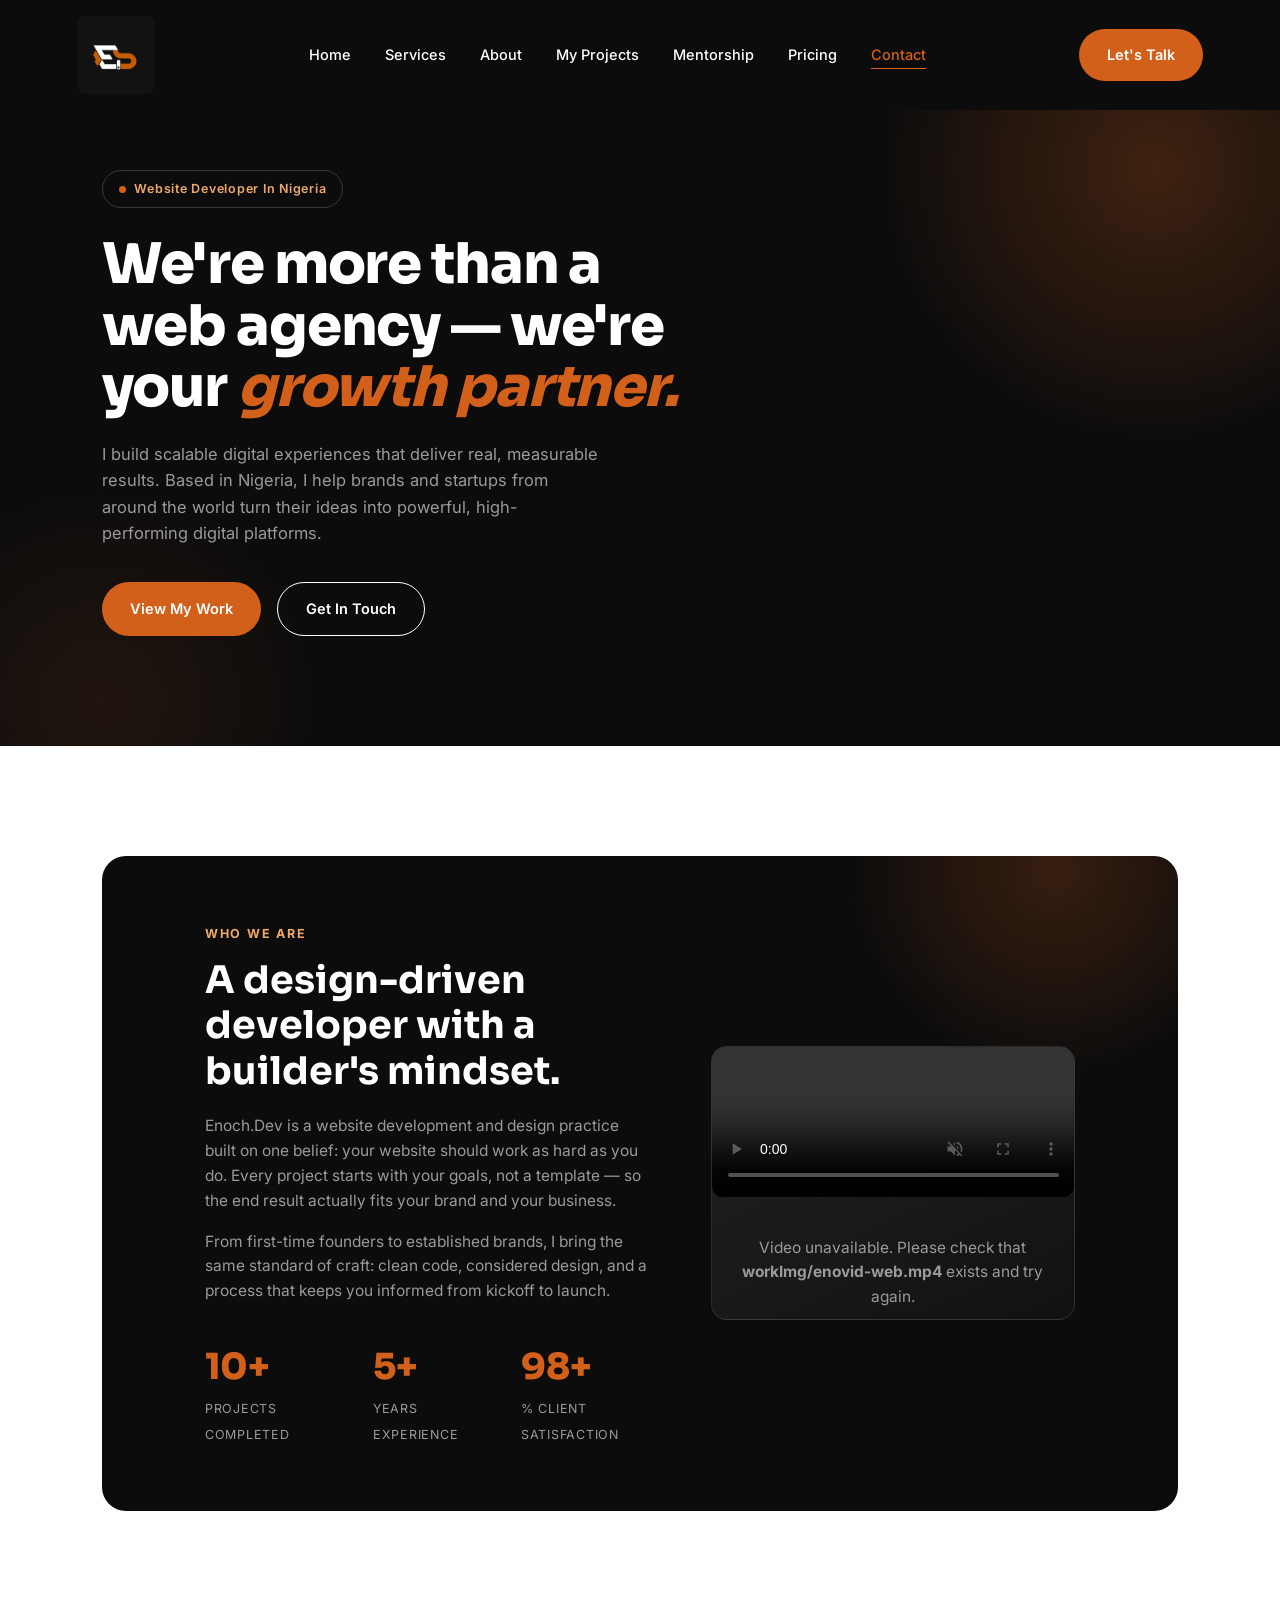
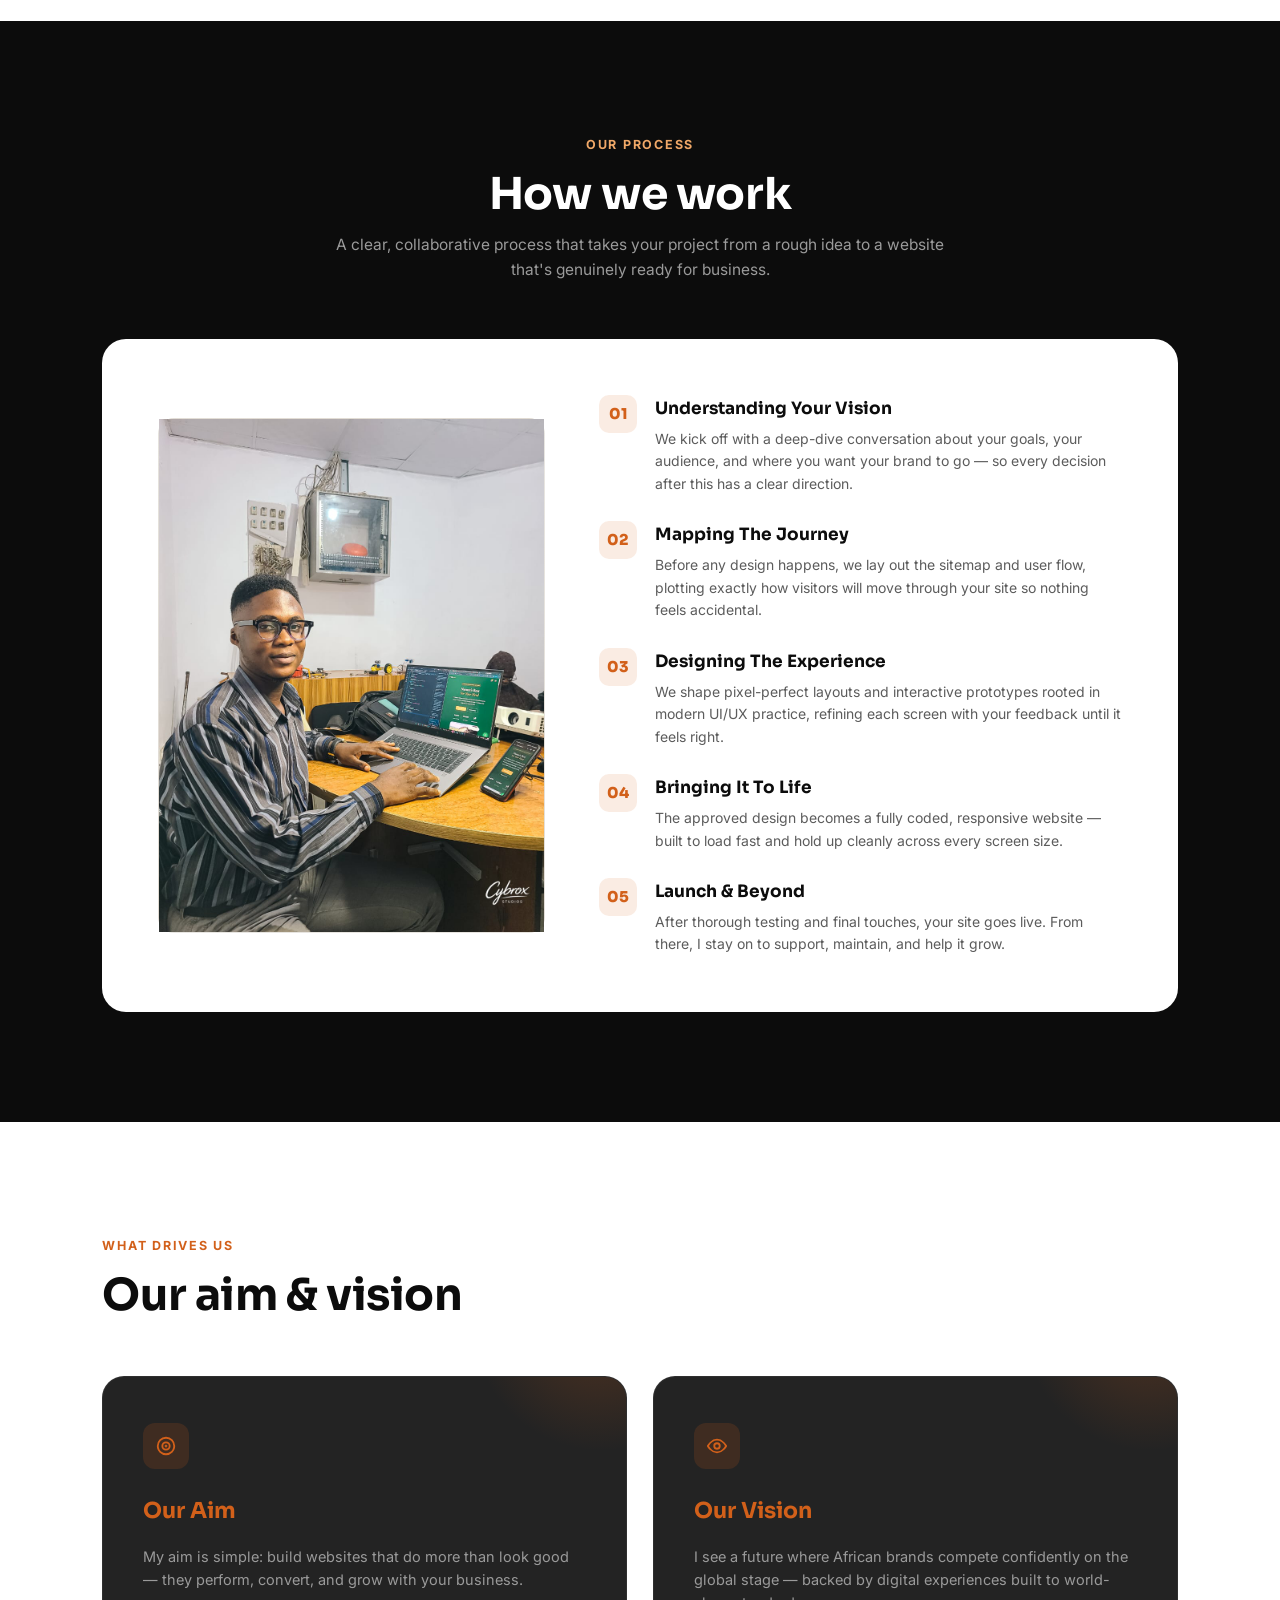
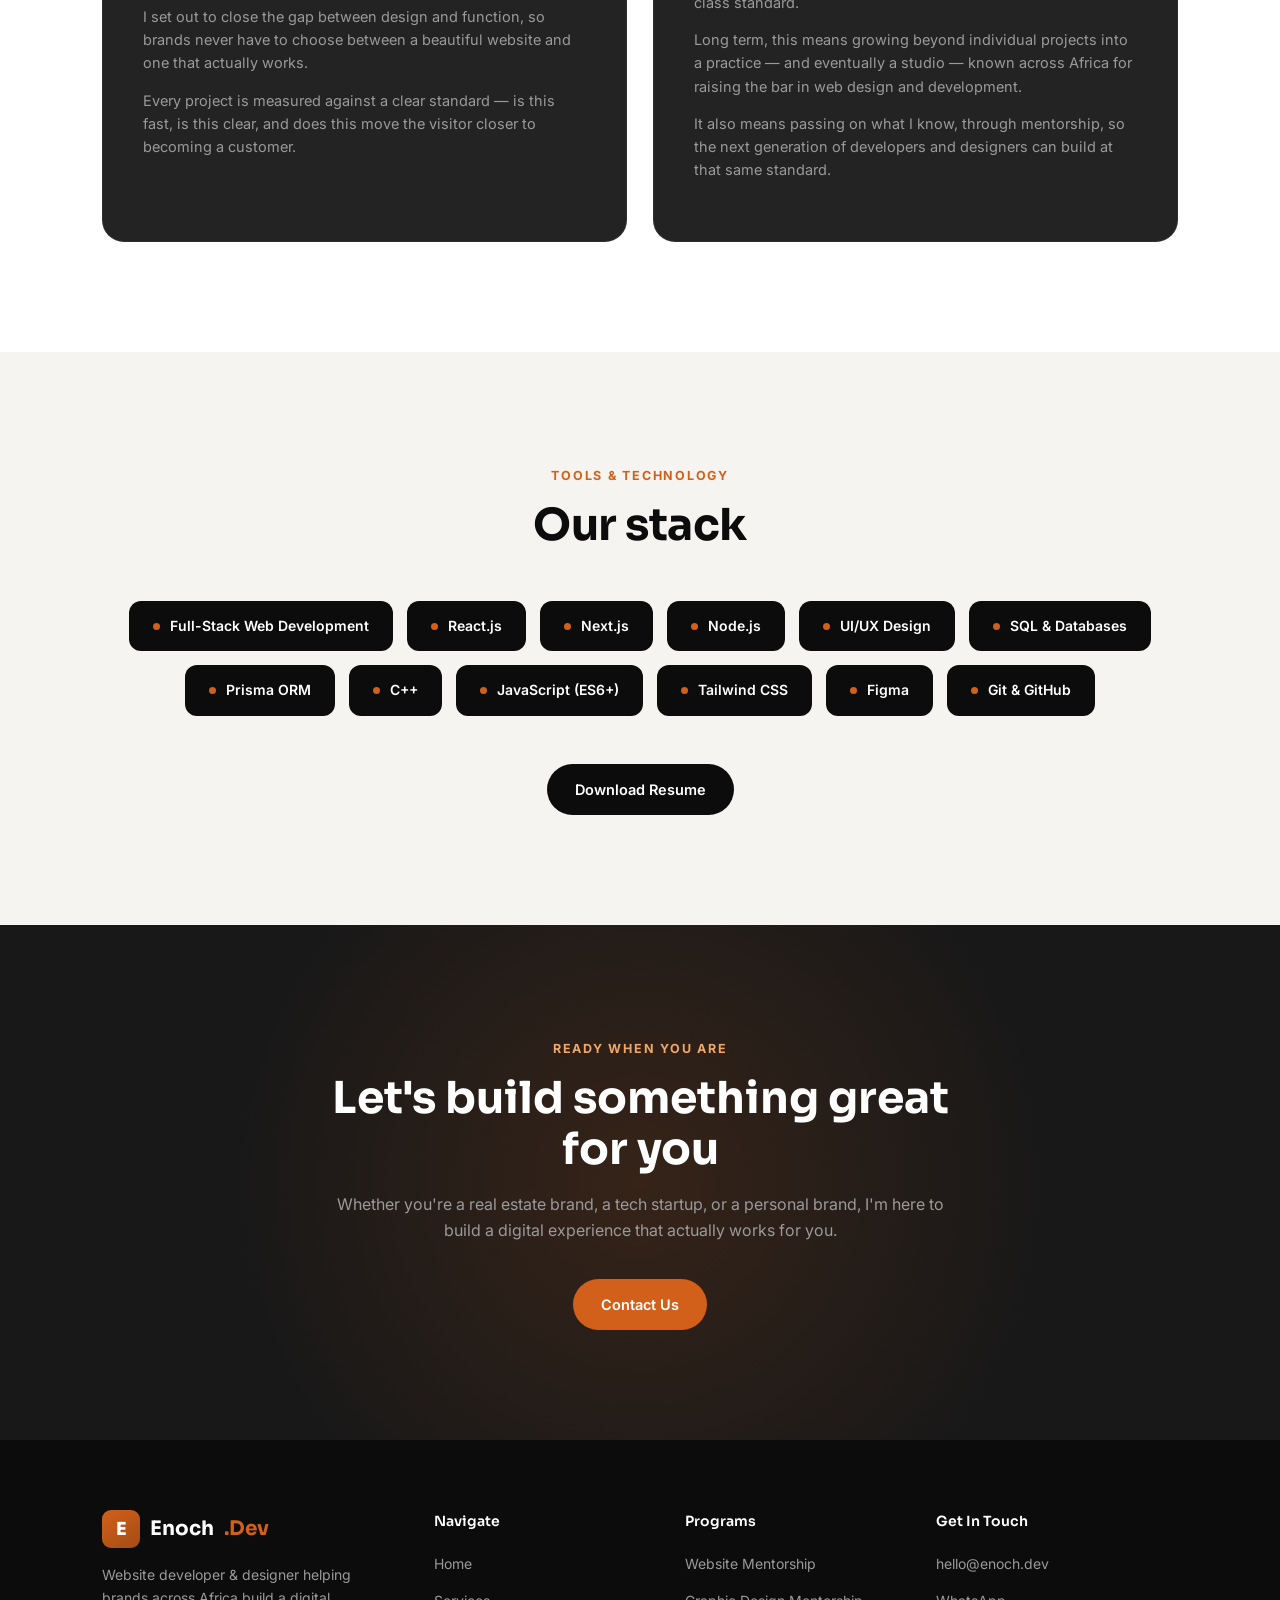
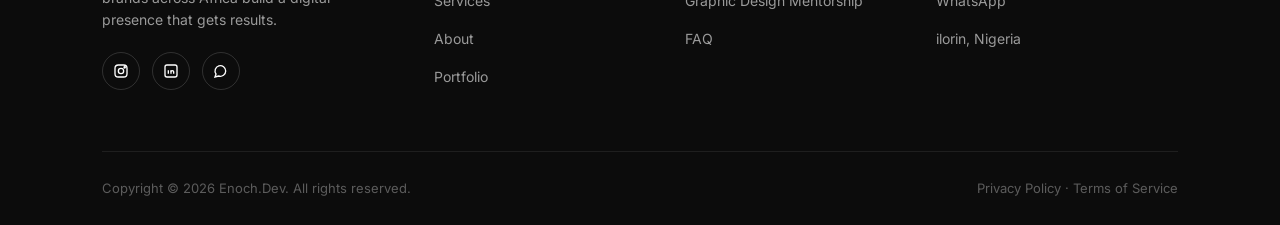
==== commit bb1f079b: "updated portfolio" ====
--- a/about.html
+++ b/about.html
@@ -1377,7 +1377,7 @@
             <h2>Let's build something great for you</h2>
             <p>Whether you're a real estate brand, a tech startup, or a personal brand, I'm here to build a digital
                 experience that actually works for you.</p>
-            <a href="https://wa.link/bnagkc" class="btn btn-primary">Contact Us</a>
+            <a href="https://wa.me/2348122569014" class="btn btn-primary">Contact Us</a>
         </div>
     </section>
 
@@ -1402,7 +1402,7 @@
                             <line x1="12" y1="11" x2="12" y2="16" />
                             <path d="M12 13c0-2 4-2 4 0v3" />
                         </svg></a>
-                    <a href="https://wa.link/bnagkc" aria-label="WhatsApp"><svg viewBox="0 0 24 24" fill="none"
+                    <a href="https://wa.me/2348122569014" aria-label="WhatsApp"><svg viewBox="0 0 24 24" fill="none"
                             stroke-width="2">
                             <path d="M3 21l1.5-4.5A8 8 0 1 1 8.5 19.5L3 21z" />
                         </svg></a>
@@ -1429,8 +1429,8 @@
                 <h5>Get In Touch</h5>
                 <ul>
                     <li><a href="mailto:hello@enoch.dev">hello@enoch.dev</a></li>
-                    <li><a href="https://wa.link/bnagkc">WhatsApp</a></li>
-                    <li><a href="#">Lagos, Nigeria</a></li>
+                    <li><a href="https://wa.me/2348122569014">WhatsApp</a></li>
+                    <li><a href="#">ilorin, Nigeria</a></li>
                 </ul>
             </div>
         </div>
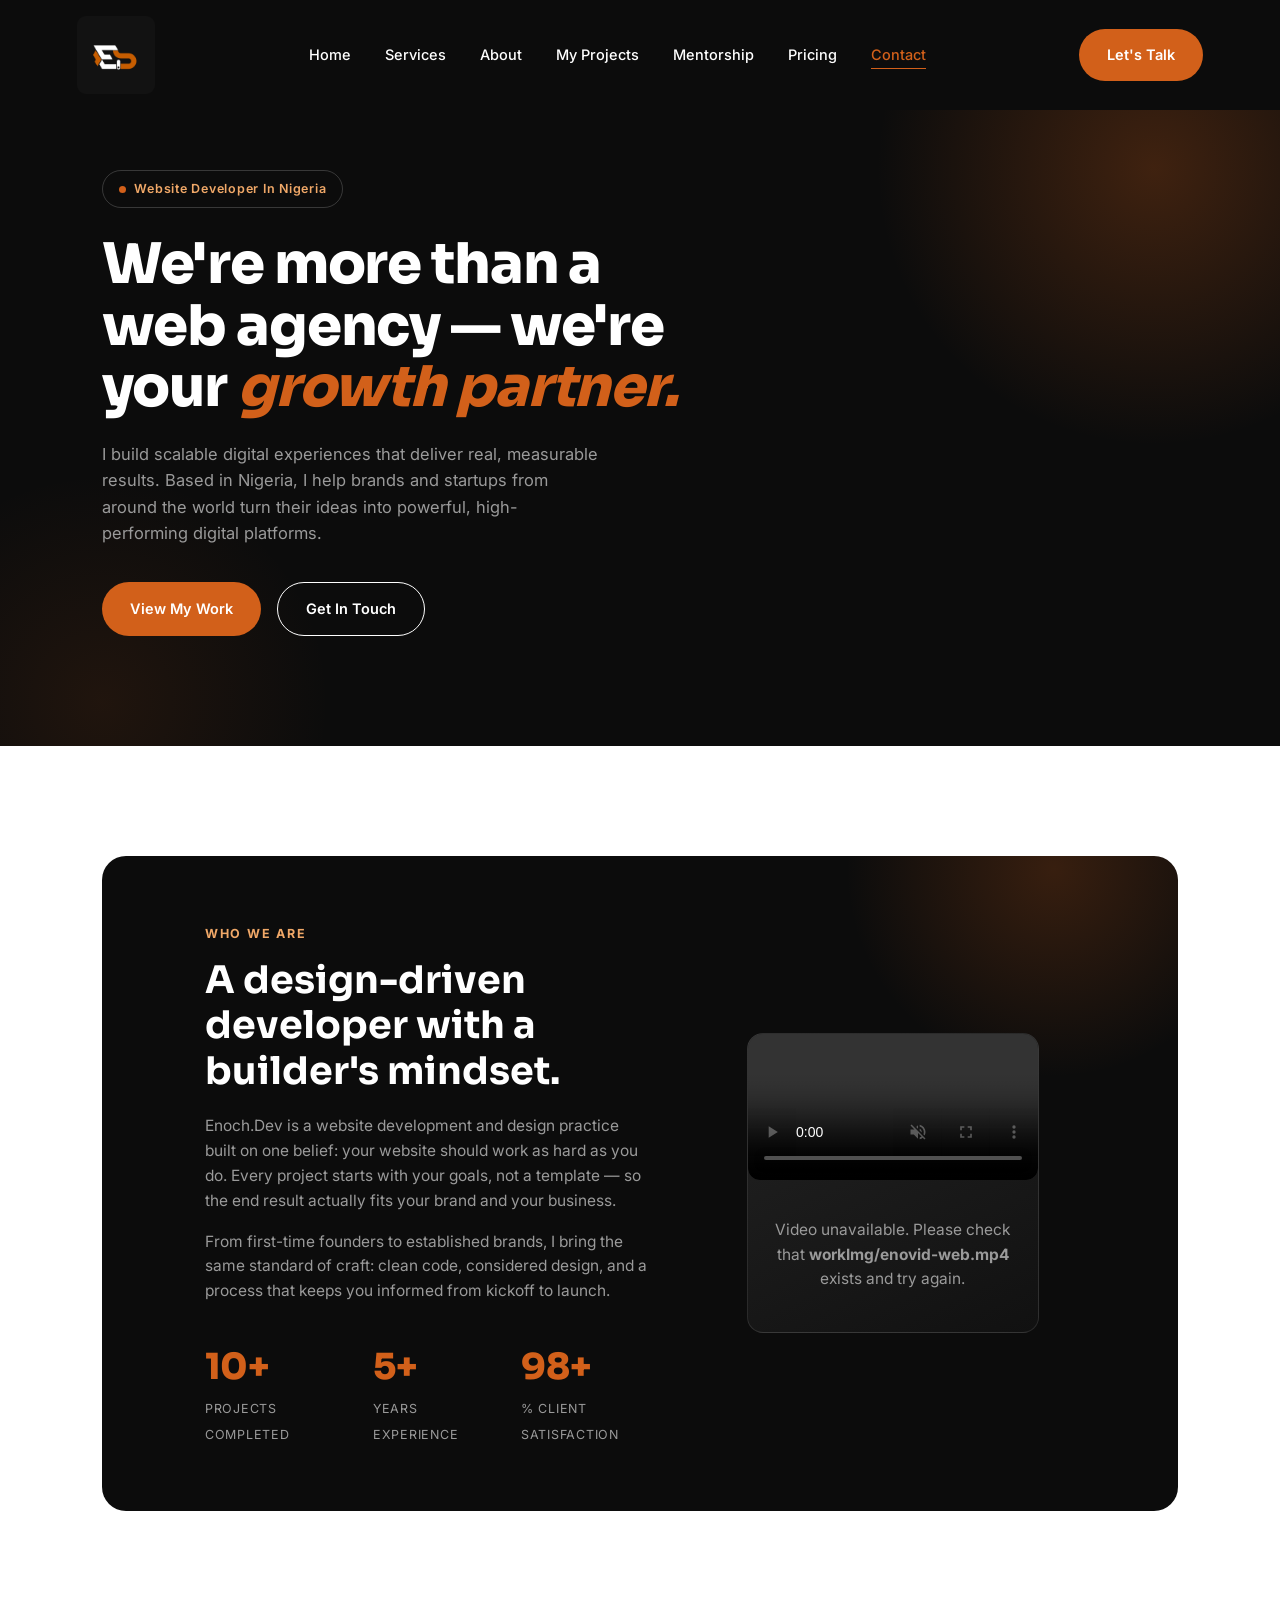
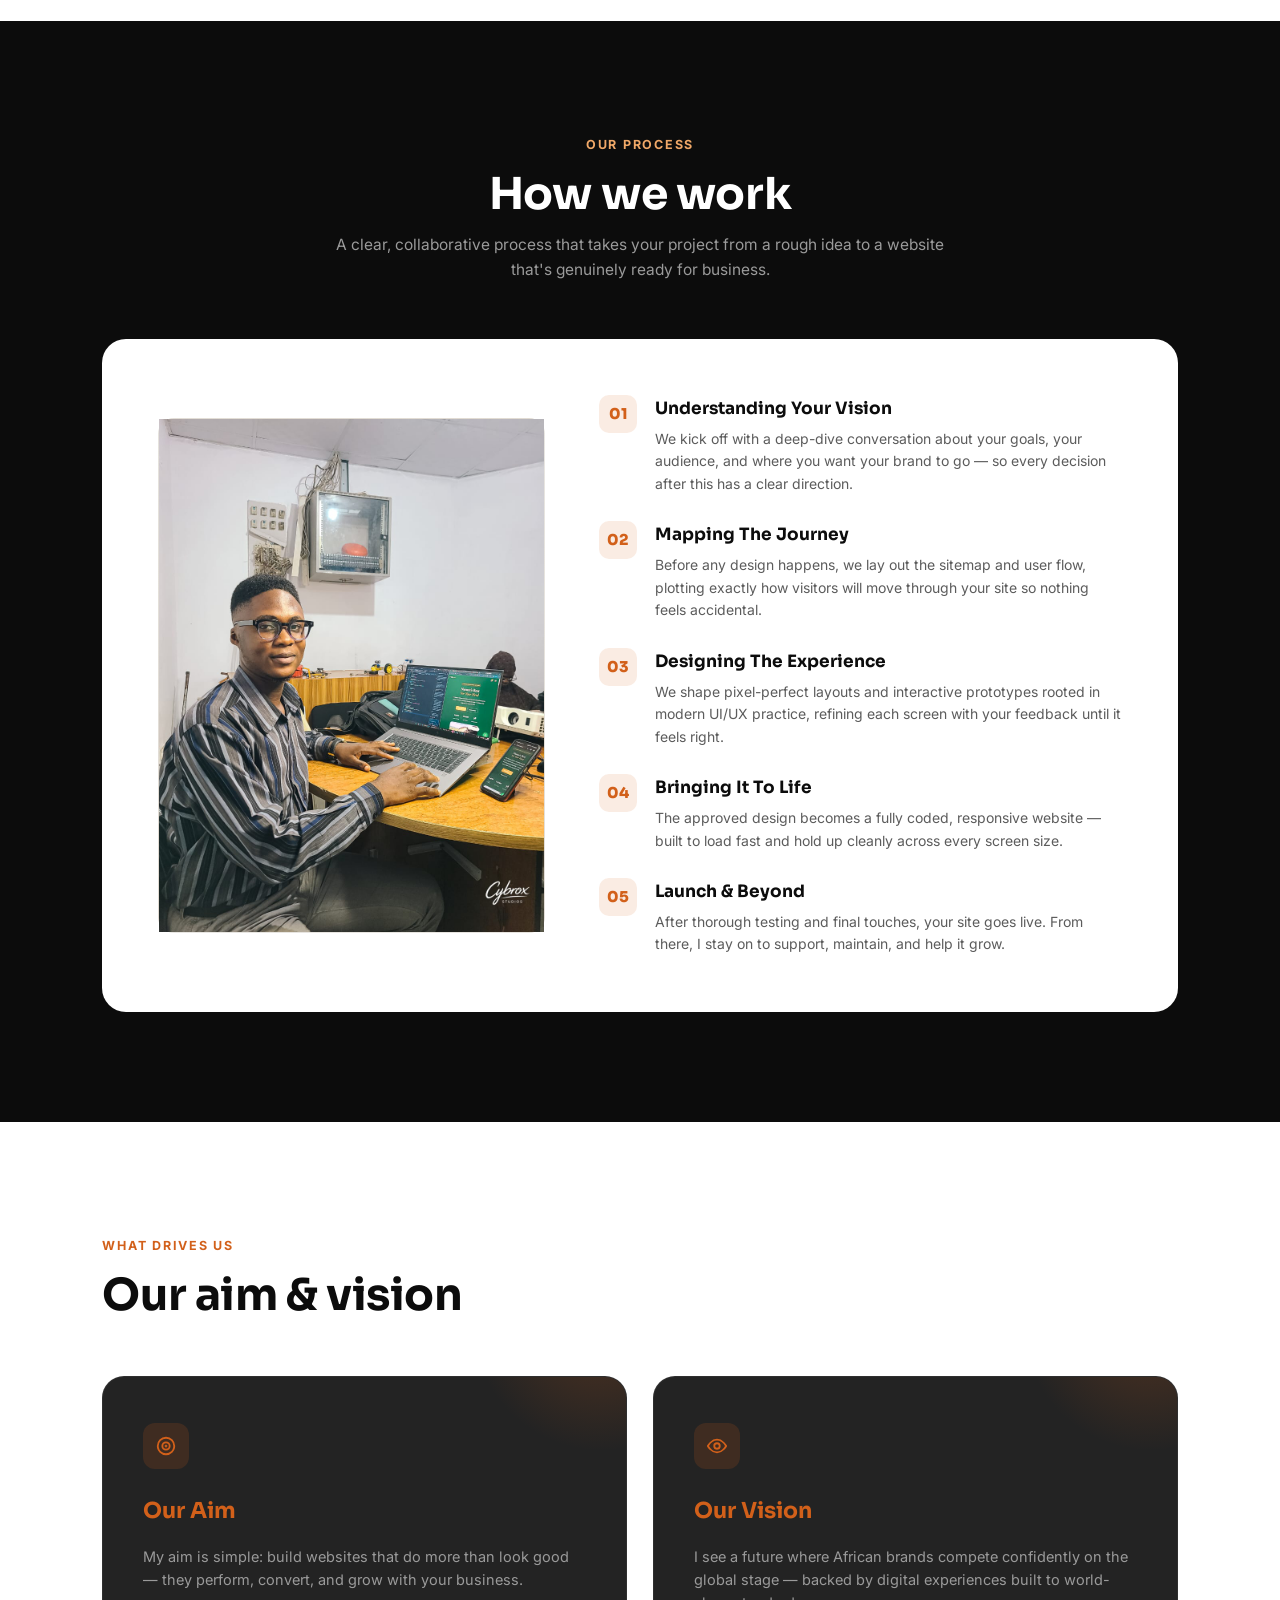
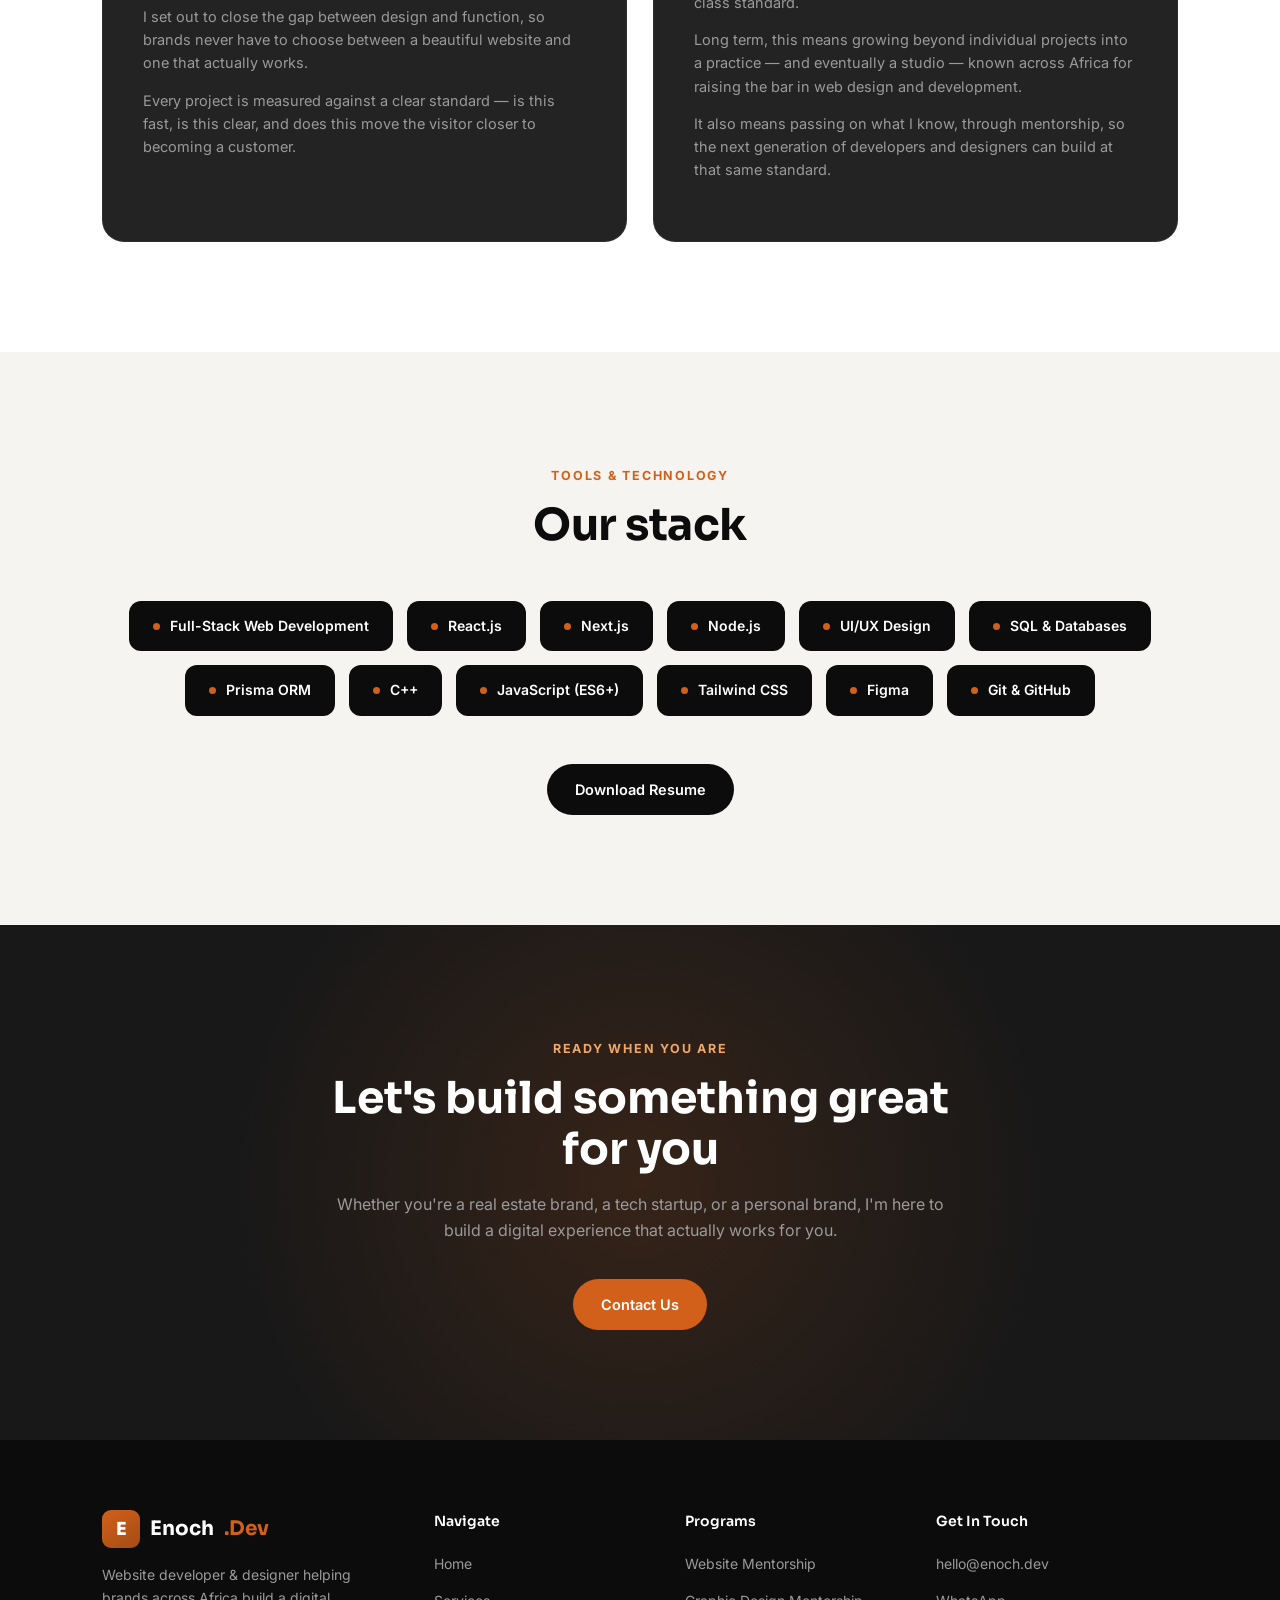
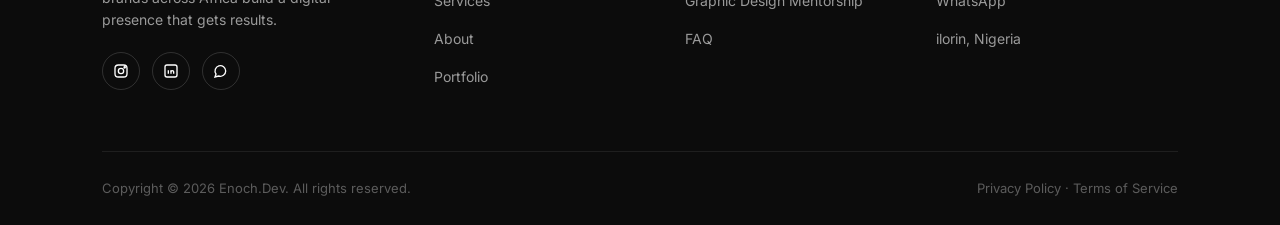
==== commit 96fe0c39: "updated portfolio" ====
--- a/about.html
+++ b/about.html
@@ -968,7 +968,8 @@
         }
 
         .video-box {
-            width: 100%;
+            width: 80%;
+            height: 300px;
             max-width: 700px;
             margin: auto;
         }
@@ -976,6 +977,7 @@
         .video-box video {
             width: 100%;
             border-radius: 12px;
+            height:900px;
             display: block;
         }
 
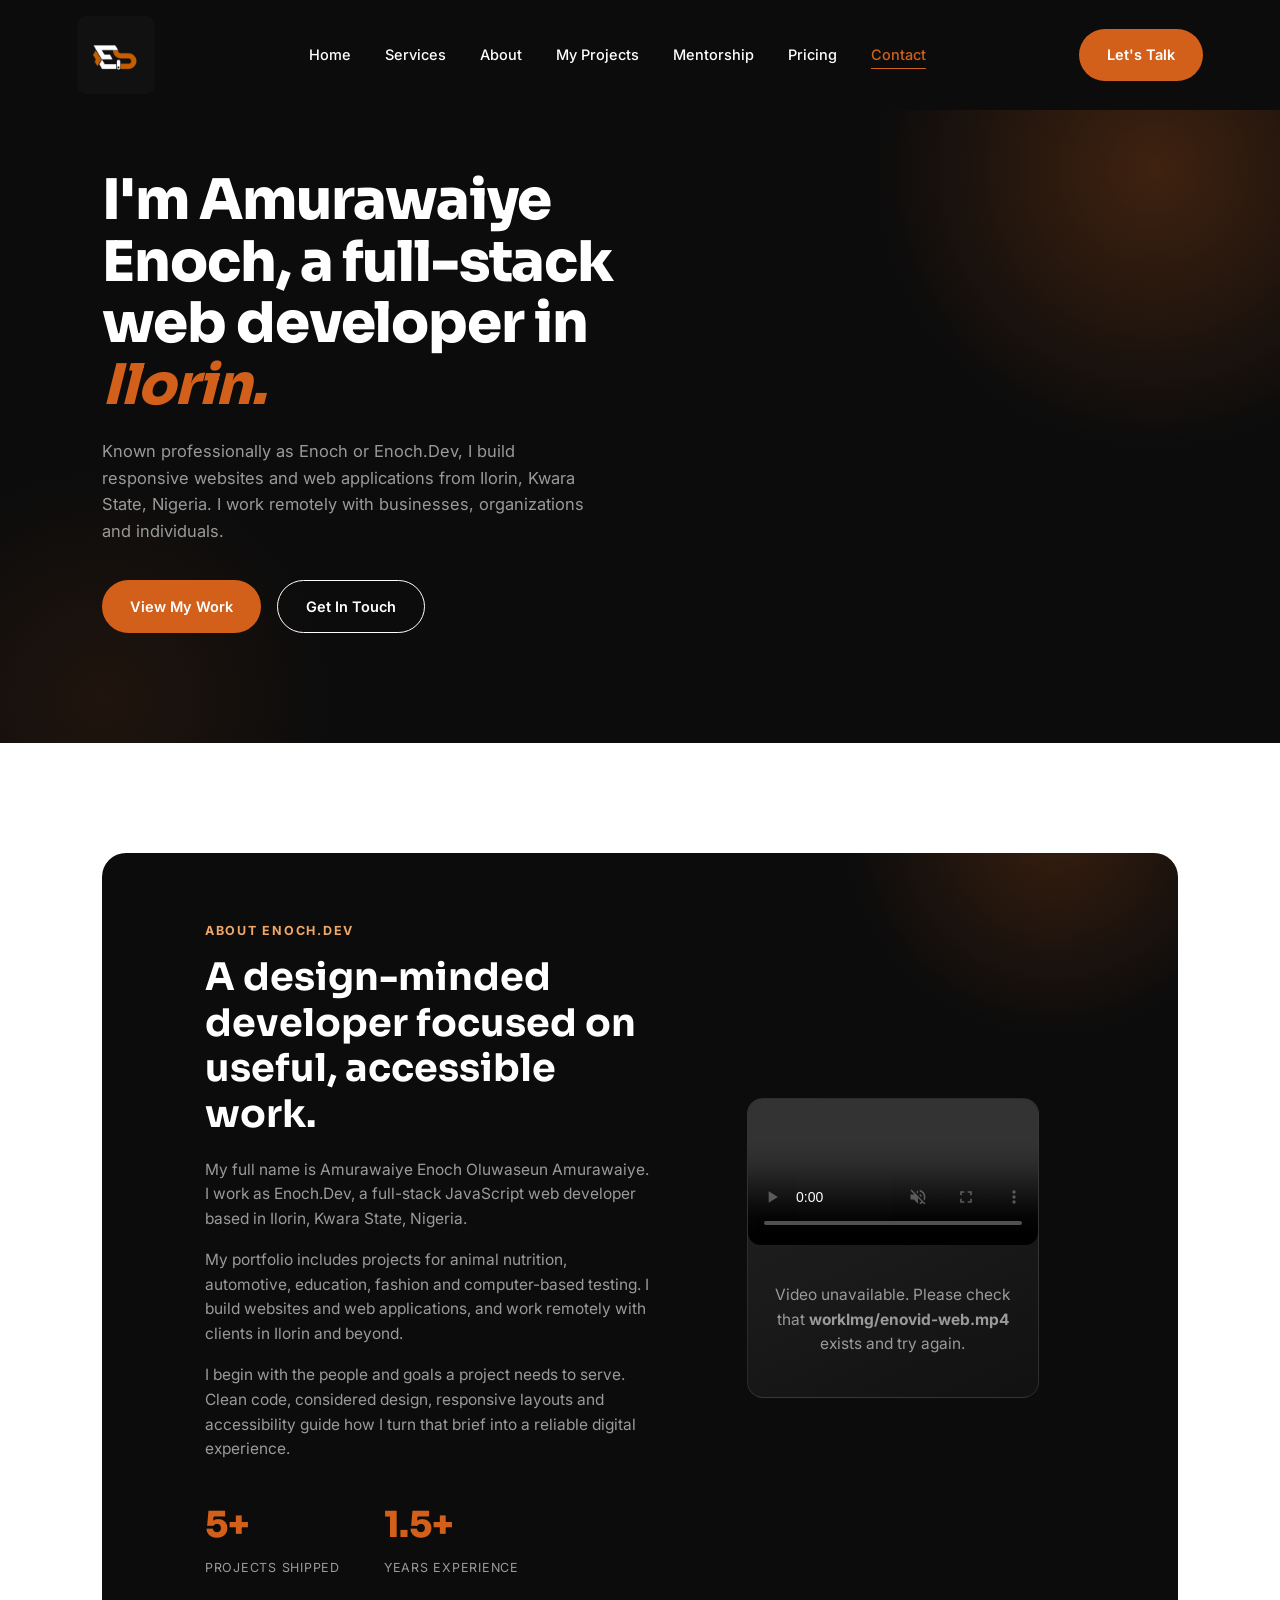
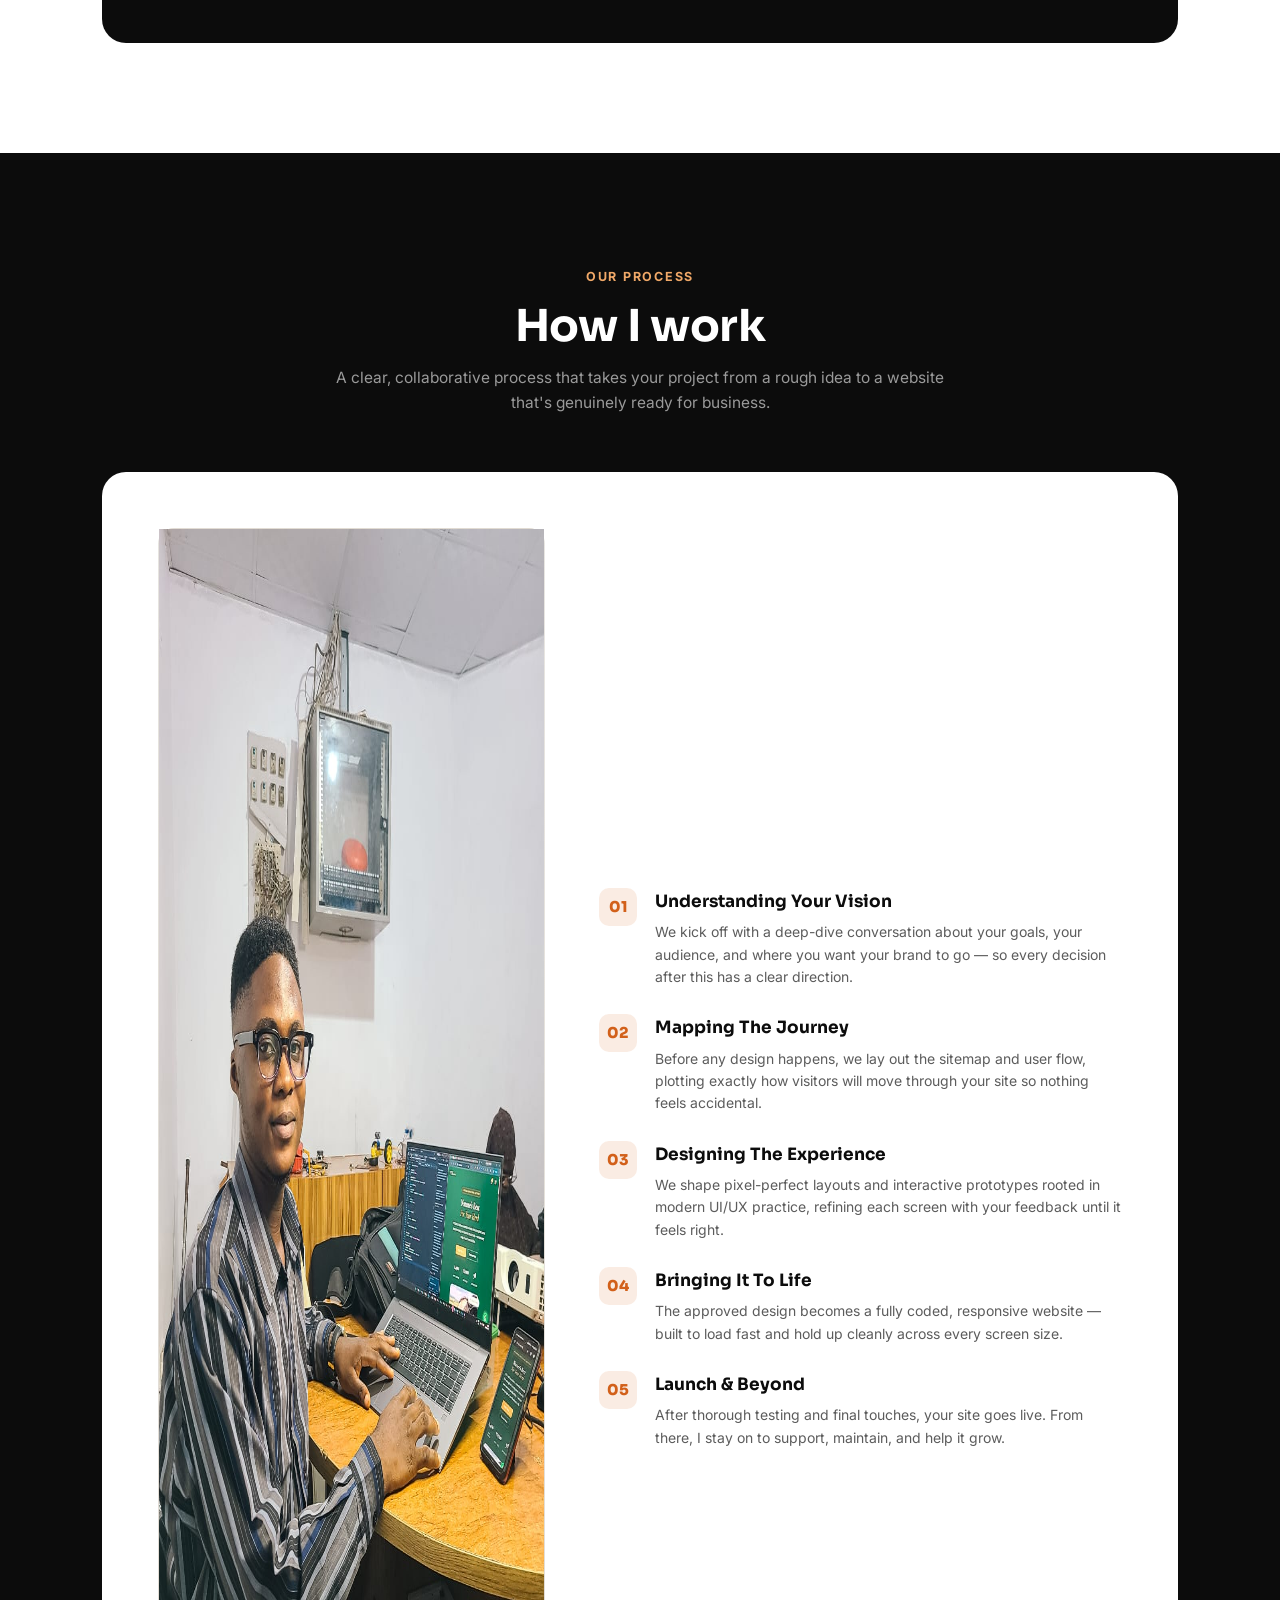
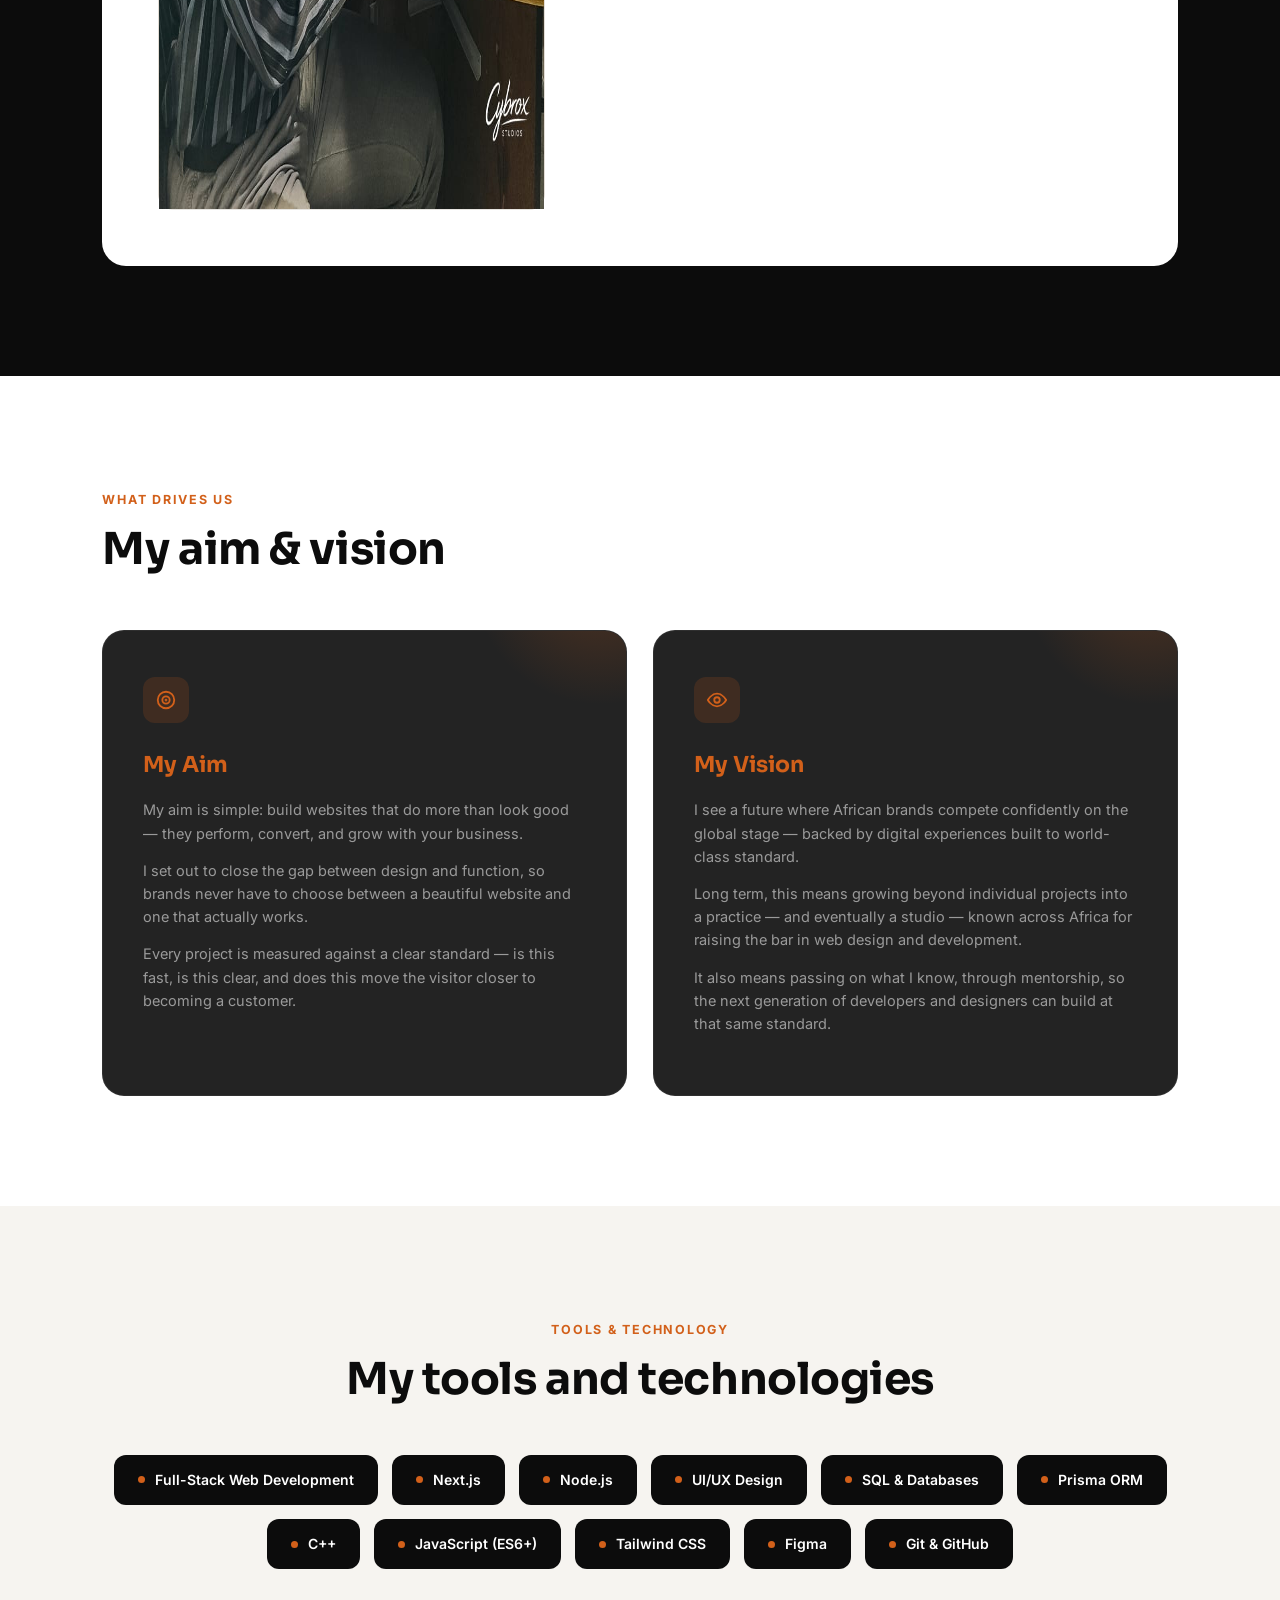
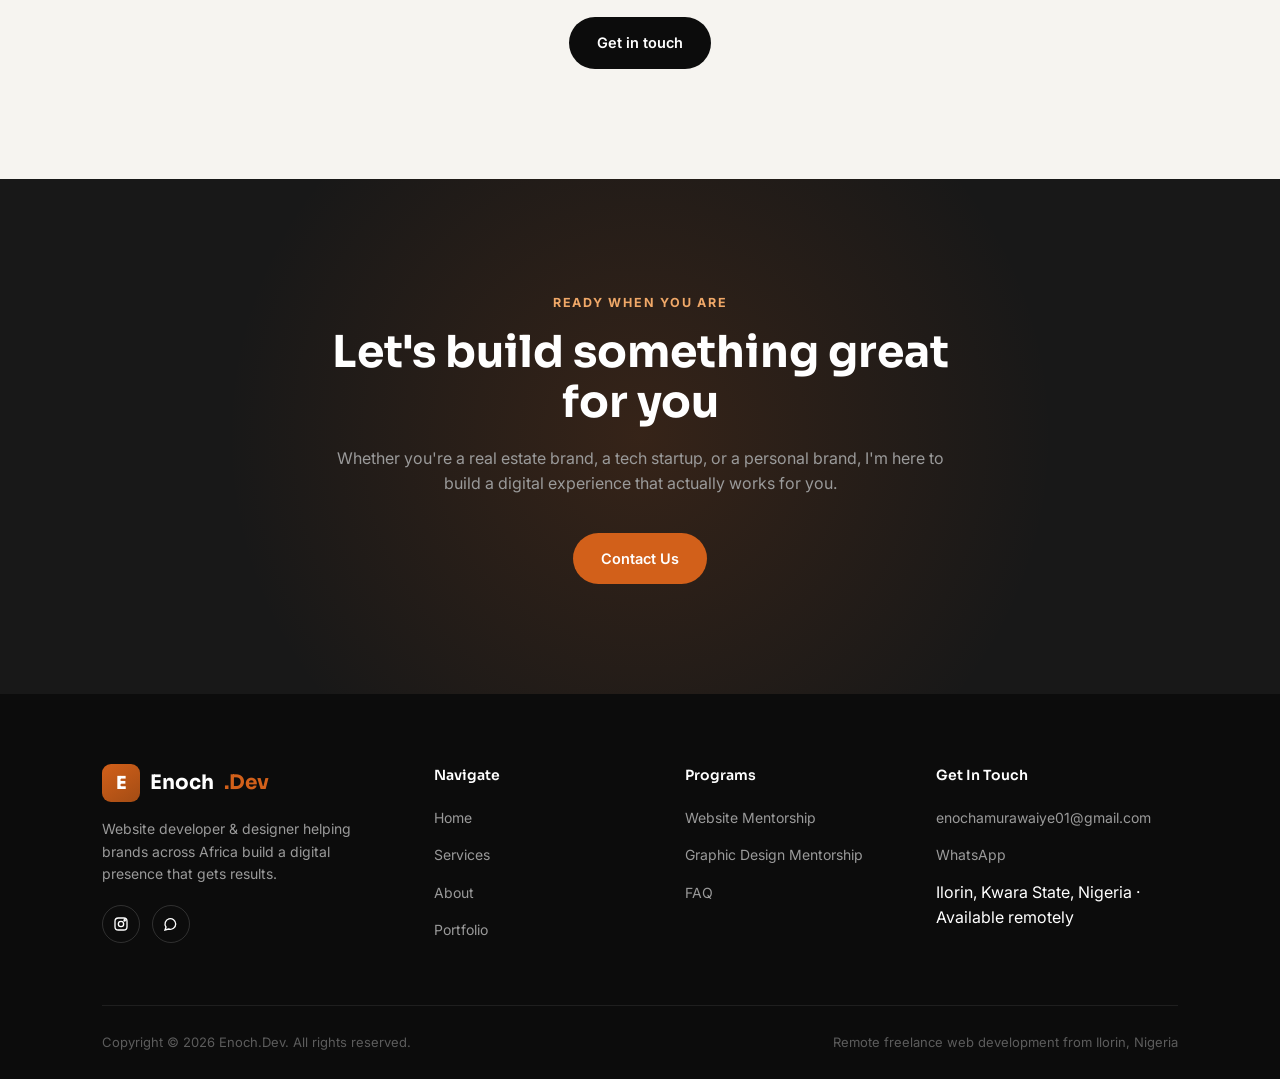
==== commit 23c35f1a: "updated version" ====
--- a/about.html
+++ b/about.html
@@ -4,13 +4,48 @@
 <head>
     <meta charset="UTF-8">
     <meta name="viewport" content="width=device-width, initial-scale=1.0">
-    <link rel="icon" type="image/jpeg" href="logo 2.jpeg">
-
-    <title>Enoch.Dev — Website Developer & Designer in Nigeria</title>
+    <link rel="icon" type="image/png" sizes="32x32" href="/favicon-32x32.png">
+    <link rel="apple-touch-icon" href="/apple-touch-icon.png">
+    <link rel="manifest" href="/manifest.webmanifest">
+    <meta name="theme-color" content="#0c0c0c">
+    <meta name="application-name" content="Enoch.Dev">
+    <meta name="description"
+      content="Learn about Amurawaiye Enoch Oluwaseun Amurawaiye (Enoch), a full-stack developer in Ilorin, Nigeria, building responsive websites for remote clients.">
+    <meta name="robots" content="index, follow, max-image-preview:large">
+    <link rel="canonical" href="https://enochdev.com.ng/about.html">
+    <meta property="og:type" content="website">
+    <meta property="og:site_name" content="Enoch.Dev">
+    <meta property="og:title" content="About Enoch | Full-Stack Developer in Ilorin">
+    <meta property="og:description"
+      content="Learn about Amurawaiye Enoch Oluwaseun Amurawaiye (Enoch), a full-stack developer in Ilorin, Nigeria, building responsive websites for remote clients.">
+    <meta property="og:url" content="https://enochdev.com.ng/about.html">
+    <meta property="og:image" content="https://enochdev.com.ng/enoch.jpg">
+    <meta property="og:image:alt" content="Portrait of Amurawaiye Enoch">
+    <meta name="twitter:card" content="summary_large_image">
+    <meta name="twitter:title" content="About Enoch | Full-Stack Developer in Ilorin">
+    <meta name="twitter:description"
+      content="Learn about Amurawaiye Enoch Oluwaseun Amurawaiye (Enoch), a full-stack developer in Ilorin, Nigeria, building responsive websites for remote clients.">
+    <meta name="twitter:image" content="https://enochdev.com.ng/enoch.jpg">
+    <meta name="twitter:image:alt" content="Portrait of Amurawaiye Enoch">
+    <title>About Enoch | Full-Stack Developer in Ilorin</title>
     <link rel="preconnect" href="https://fonts.googleapis.com">
+    <link rel="preconnect" href="https://fonts.gstatic.com" crossorigin>
     <link
         href="https://fonts.googleapis.com/css2?family=Sora:wght@400;500;600;700;800&family=Inter:wght@400;500;600;700&display=swap"
         rel="stylesheet">
+    <script type="application/ld+json">
+        {
+          "@context": "https://schema.org",
+          "@type": "AboutPage",
+          "@id": "https://enochdev.com.ng/about.html#webpage",
+          "url": "https://enochdev.com.ng/about.html",
+          "name": "About Enoch | Full-Stack Developer in Ilorin",
+          "description": "Learn about Amurawaiye Enoch Oluwaseun Amurawaiye (Enoch), a full-stack web developer in Ilorin, Nigeria, building responsive JavaScript websites for remote clients.",
+          "isPartOf": {"@id": "https://enochdev.com.ng/#website"},
+          "about": {"@id": "https://enochdev.com.ng/#person"},
+          "mainEntity": {"@id": "https://enochdev.com.ng/#person"}
+        }
+    </script>
     <style>
         :root {
             --black: #0c0c0c;
@@ -1176,7 +1211,7 @@
     <!-- ===== NAVBAR ===== -->
     <nav id="navbar">
         <div class="logo-wrap" title="Enoch.Dev">
-            <img src="logo 2.jpeg" alt="">
+            <img src="logo.webp" alt="" width="3264" height="3264" decoding="async">
         </div>
         <ul class="nav-links" id="navLinks">
             <li><a href="index.html#home">Home</a></li>
@@ -1198,11 +1233,10 @@
     <section id="about-hero">
         <div class="ah-grid">
             <div class="reveal-left">
-                <div class="ah-eyebrow"><span class="dot"></span> Website Developer In Nigeria</div>
-                <h1>We're more than a web agency — we're your <span class="accent">growth partner.</span></h1>
-                <p class="ah-sub">I build scalable digital experiences that deliver real, measurable results. Based in
-                    Nigeria, I help brands and startups from around the world turn their ideas into powerful,
-                    high-performing digital platforms.</p>
+                <h1>I'm Amurawaiye Enoch, a full-stack web developer in <span class="accent">Ilorin.</span></h1>
+                <p class="ah-sub">Known professionally as Enoch or Enoch.Dev, I build responsive websites and web
+                    applications from Ilorin, Kwara State, Nigeria. I work remotely with businesses, organizations and
+                    individuals.</p>
                 <div class="ah-actions">
                     <a href="index.html#portfolio" class="btn btn-primary">View My Work</a>
                     <a href="#contact" class="btn btn-outline">Get In Touch</a>
@@ -1220,17 +1254,19 @@
             <div class="who-card reveal-scale">
                 <div class="who-grid">
                     <div>
-                        <span class="eyebrow">Who We Are</span>
-                        <h2>A design-driven developer with a builder's mindset.</h2>
-                        <p>Enoch.Dev is a website development and design practice built on one belief: your website
-                            should work as hard as you do. Every project starts with your goals, not a template — so the
-                            end result actually fits your brand and your business.</p>
-                        <p>From first-time founders to established brands, I bring the same standard of craft: clean
-                            code, considered design, and a process that keeps you informed from kickoff to launch.</p>
+                        <span class="eyebrow">About Enoch.Dev</span>
+                        <h2>A design-minded developer focused on useful, accessible work.</h2>
+                        <p>My full name is Amurawaiye Enoch Oluwaseun Amurawaiye. I work as Enoch.Dev, a full-stack
+                            JavaScript web developer based in Ilorin, Kwara State, Nigeria.</p>
+                        <p>My portfolio includes projects for animal nutrition, automotive, education, fashion and
+                            computer-based testing. I build websites and web applications, and work remotely with
+                            clients in Ilorin and beyond.</p>
+                        <p>I begin with the people and goals a project needs to serve. Clean code, considered design,
+                            responsive layouts and accessibility guide how I turn that brief into a reliable digital
+                            experience.</p>
                         <div class="who-stats">
-                            <div><b class="counter" data-target="10">0</b><span>Projects Completed</span></div>
-                            <div><b class="counter" data-target="5">0</b><span>Years Experience</span></div>
-                            <div><b class="counter" data-target="98">0</b><span>% Client Satisfaction</span></div>
+                            <div><b>5+</b><span>Projects Shipped</span></div>
+                            <div><b>1.5+</b><span>Years Experience</span></div>
                         </div>
                     </div>
                     <div class="video-box">
@@ -1252,13 +1288,14 @@
         <div class="container">
             <div class="head reveal">
                 <span class="eyebrow">Our Process</span>
-                <h2 class="section-title">How we work</h2>
+                <h2 class="section-title">How I work</h2>
                 <p>A clear, collaborative process that takes your project from a rough idea to a website that's
                     genuinely ready for business.</p>
             </div>
             <div class="work-card reveal-scale">
                 <div class="work-visual">
-                    <img src="/workImg/enoch 2.jpg" alt="Process Illustration" style="width: 100%; height: auto;">
+                    <img src="/workImg/enoch 2.jpg" alt="Enoch working on a web development project"
+                        width="960" height="1280" loading="lazy" decoding="async">
                 </div>
                 <div class="steps">
                     <div class="step-row">
@@ -1311,7 +1348,7 @@
         <div class="container">
             <div class="head-row reveal" style="max-width:640px;margin-bottom:56px;">
                 <span class="eyebrow">What Drives Us</span>
-                <h2 class="section-title">Our aim & vision</h2>
+                <h2 class="section-title">My aim & vision</h2>
             </div>
             <div class="av-grid reveal-stagger">
                 <div class="av-card">
@@ -1321,7 +1358,7 @@
                             <circle cx="12" cy="12" r="4" />
                             <circle cx="12" cy="12" r="0.5" fill="currentColor" />
                         </svg></div>
-                    <h3>Our Aim</h3>
+                    <h3>My Aim</h3>
                     <p>My aim is simple: build websites that do more than look good — they perform, convert, and grow
                         with your business.</p>
                     <p>I set out to close the gap between design and function, so brands never have to choose between a
@@ -1335,7 +1372,7 @@
                             <path d="M2 12s4-7 10-7 10 7 10 7-4 7-10 7-10-7-10-7z" />
                             <circle cx="12" cy="12" r="3" />
                         </svg></div>
-                    <h3>Our Vision</h3>
+                    <h3>My Vision</h3>
                     <p>I see a future where African brands compete confidently on the global stage — backed by digital
                         experiences built to world-class standard.</p>
                     <p>Long term, this means growing beyond individual projects into a practice — and eventually a
@@ -1352,11 +1389,10 @@
         <div class="container">
             <div class="head reveal">
                 <span class="eyebrow">Tools & Technology</span>
-                <h2 class="section-title">Our stack</h2>
+                <h2 class="section-title">My tools and technologies</h2>
             </div>
             <div class="stack-list reveal-stagger">
                 <span class="stack-pill"><span class="sdot"></span>Full-Stack Web Development</span>
-                <span class="stack-pill"><span class="sdot"></span>React.js</span>
                 <span class="stack-pill"><span class="sdot"></span>Next.js</span>
                 <span class="stack-pill"><span class="sdot"></span>Node.js</span>
                 <span class="stack-pill"><span class="sdot"></span>UI/UX Design</span>
@@ -1368,7 +1404,7 @@
                 <span class="stack-pill"><span class="sdot"></span>Figma</span>
                 <span class="stack-pill"><span class="sdot"></span>Git & GitHub</span>
             </div>
-            <a href="#" class="btn btn-black reveal">Download Resume</a>
+            <a href="contact.html" class="btn btn-black reveal">Get in touch</a>
         </div>
     </section>
 
@@ -1392,17 +1428,10 @@
                 <p>Website developer & designer helping brands across Africa build a digital presence that gets results.
                 </p>
                 <div class="footer-social">
-                    <a href="#" aria-label="Instagram"><svg viewBox="0 0 24 24" fill="none" stroke-width="2">
+                    <a href="https://www.instagram.com/enochamurawaiye/" aria-label="Instagram" target="_blank" rel="noopener noreferrer"><svg viewBox="0 0 24 24" fill="none" stroke-width="2">
                             <rect x="3" y="3" width="18" height="18" rx="5" />
                             <circle cx="12" cy="12" r="4" />
                             <circle cx="17.5" cy="6.5" r="1" />
-                        </svg></a>
-                    <a href="#" aria-label="LinkedIn"><svg viewBox="0 0 24 24" fill="none" stroke-width="2">
-                            <rect x="3" y="3" width="18" height="18" rx="3" />
-                            <line x1="8" y1="11" x2="8" y2="16" />
-                            <line x1="8" y1="8" x2="8" y2="8" />
-                            <line x1="12" y1="11" x2="12" y2="16" />
-                            <path d="M12 13c0-2 4-2 4 0v3" />
                         </svg></a>
                     <a href="https://wa.me/2348122569014" aria-label="WhatsApp"><svg viewBox="0 0 24 24" fill="none"
                             stroke-width="2">
@@ -1430,15 +1459,15 @@
             <div class="footer-col">
                 <h5>Get In Touch</h5>
                 <ul>
-                    <li><a href="mailto:hello@enoch.dev">hello@enoch.dev</a></li>
+                    <li><a href="mailto:enochamurawaiye01@gmail.com">enochamurawaiye01@gmail.com</a></li>
                     <li><a href="https://wa.me/2348122569014">WhatsApp</a></li>
-                    <li><a href="#">ilorin, Nigeria</a></li>
+                    <li>Ilorin, Kwara State, Nigeria · Available remotely</li>
                 </ul>
             </div>
         </div>
         <div class="footer-bottom">
             <span>Copyright © 2026 Enoch.Dev. All rights reserved.</span>
-            <span><a href="#">Privacy Policy</a> · <a href="#">Terms of Service</a></span>
+            <span>Remote freelance web development from Ilorin, Nigeria</span>
         </div>
     </footer>
 
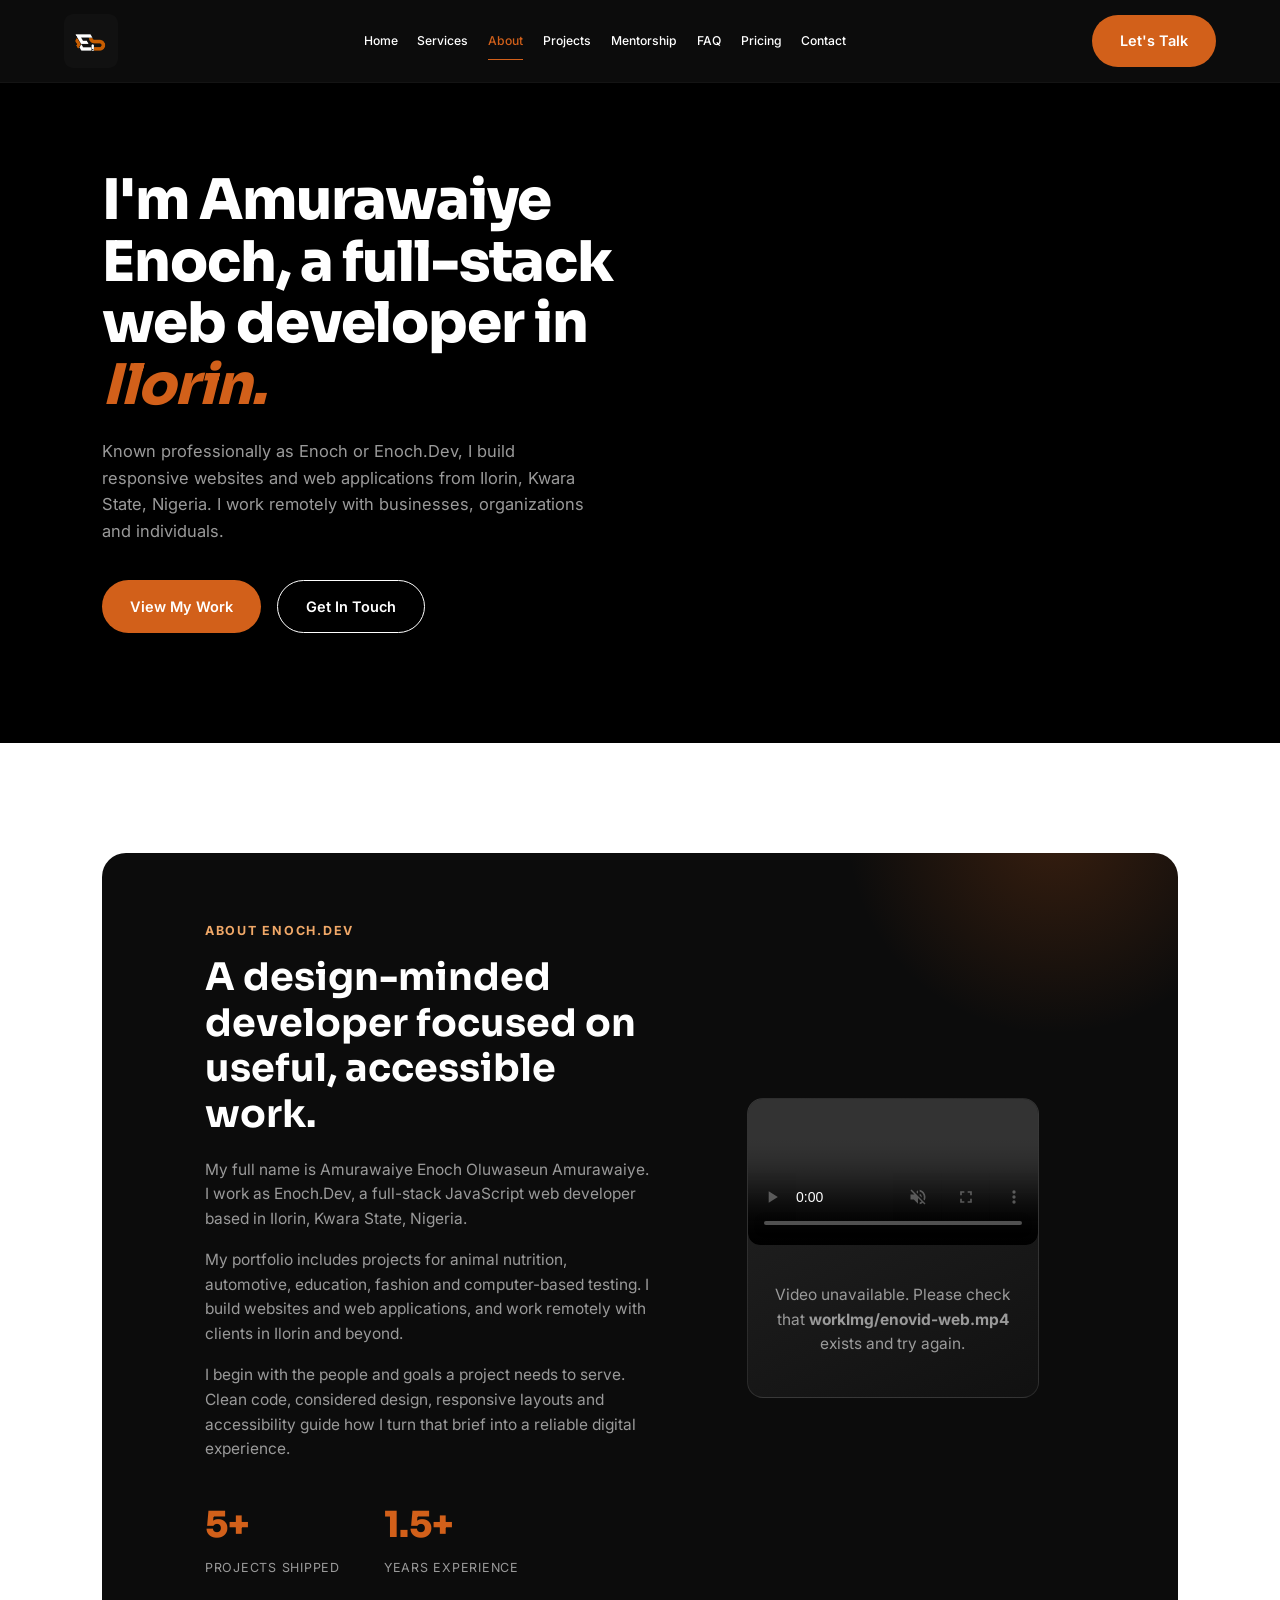
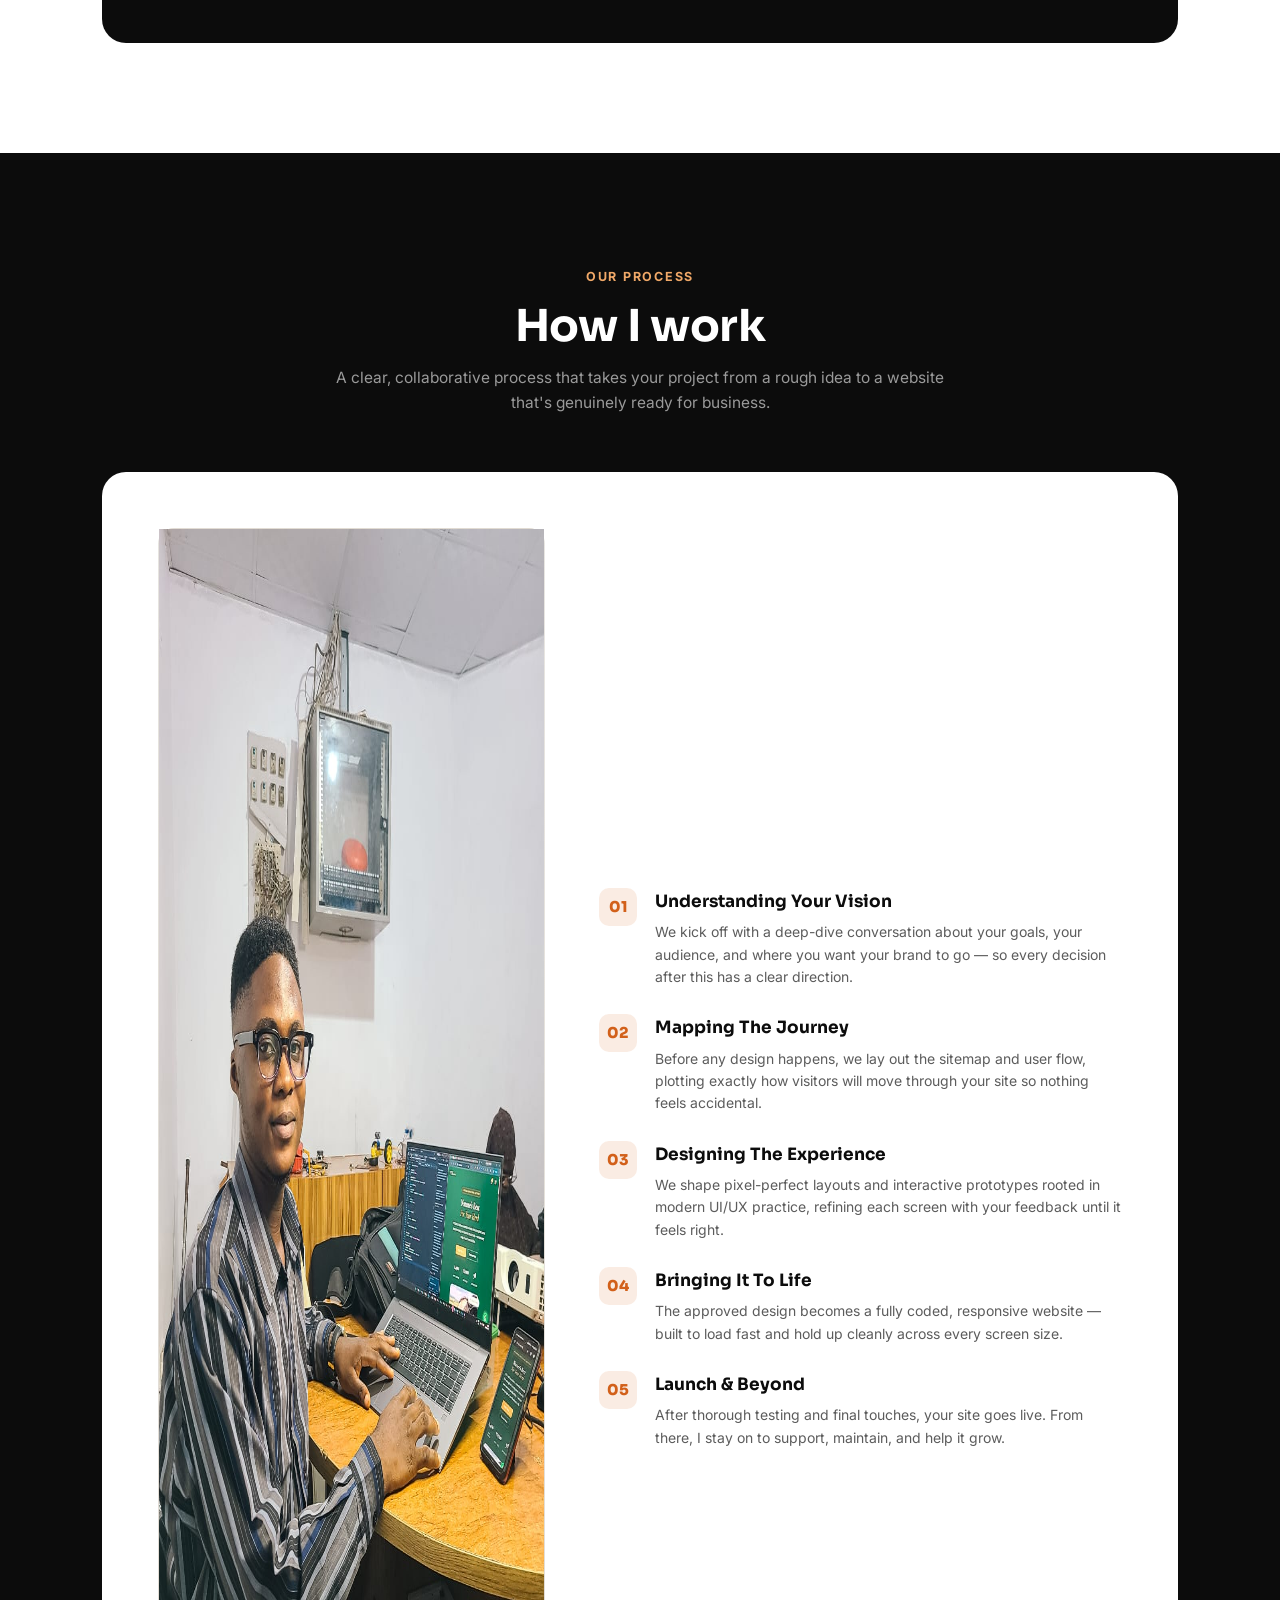
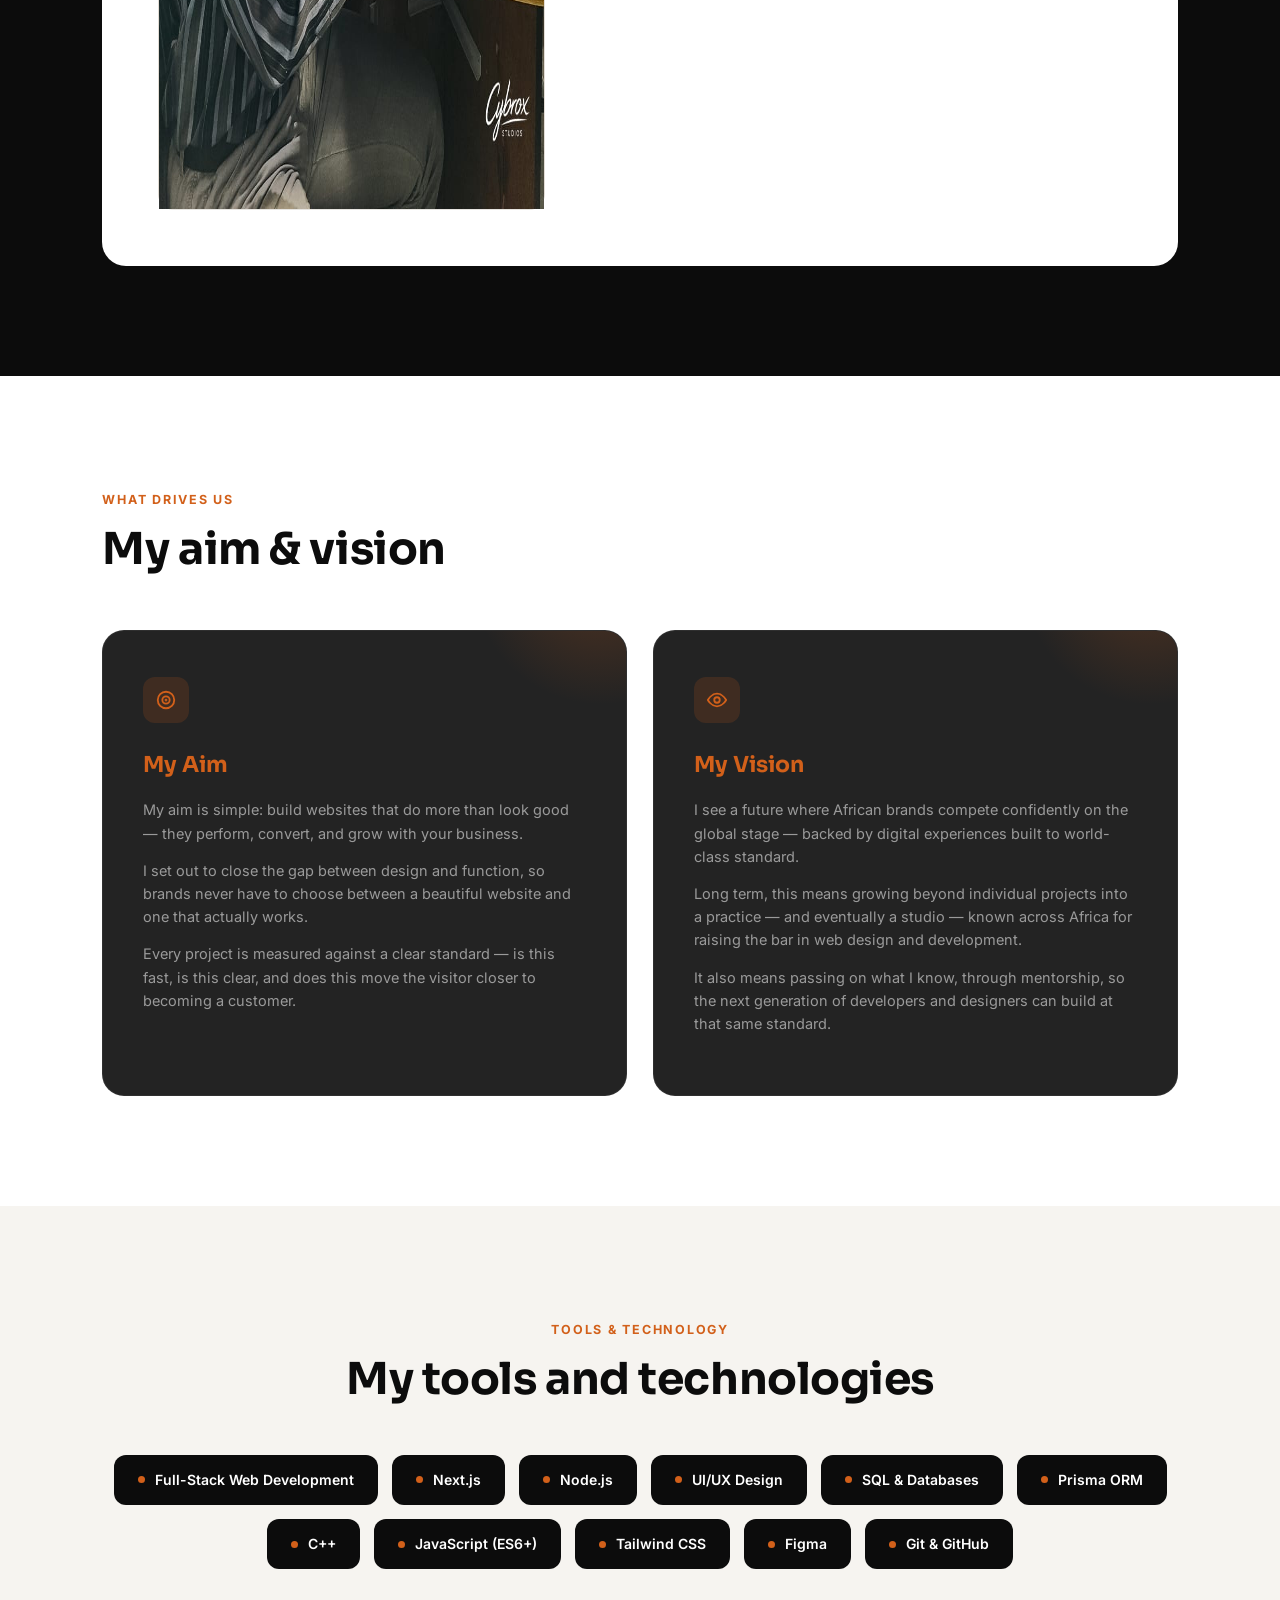
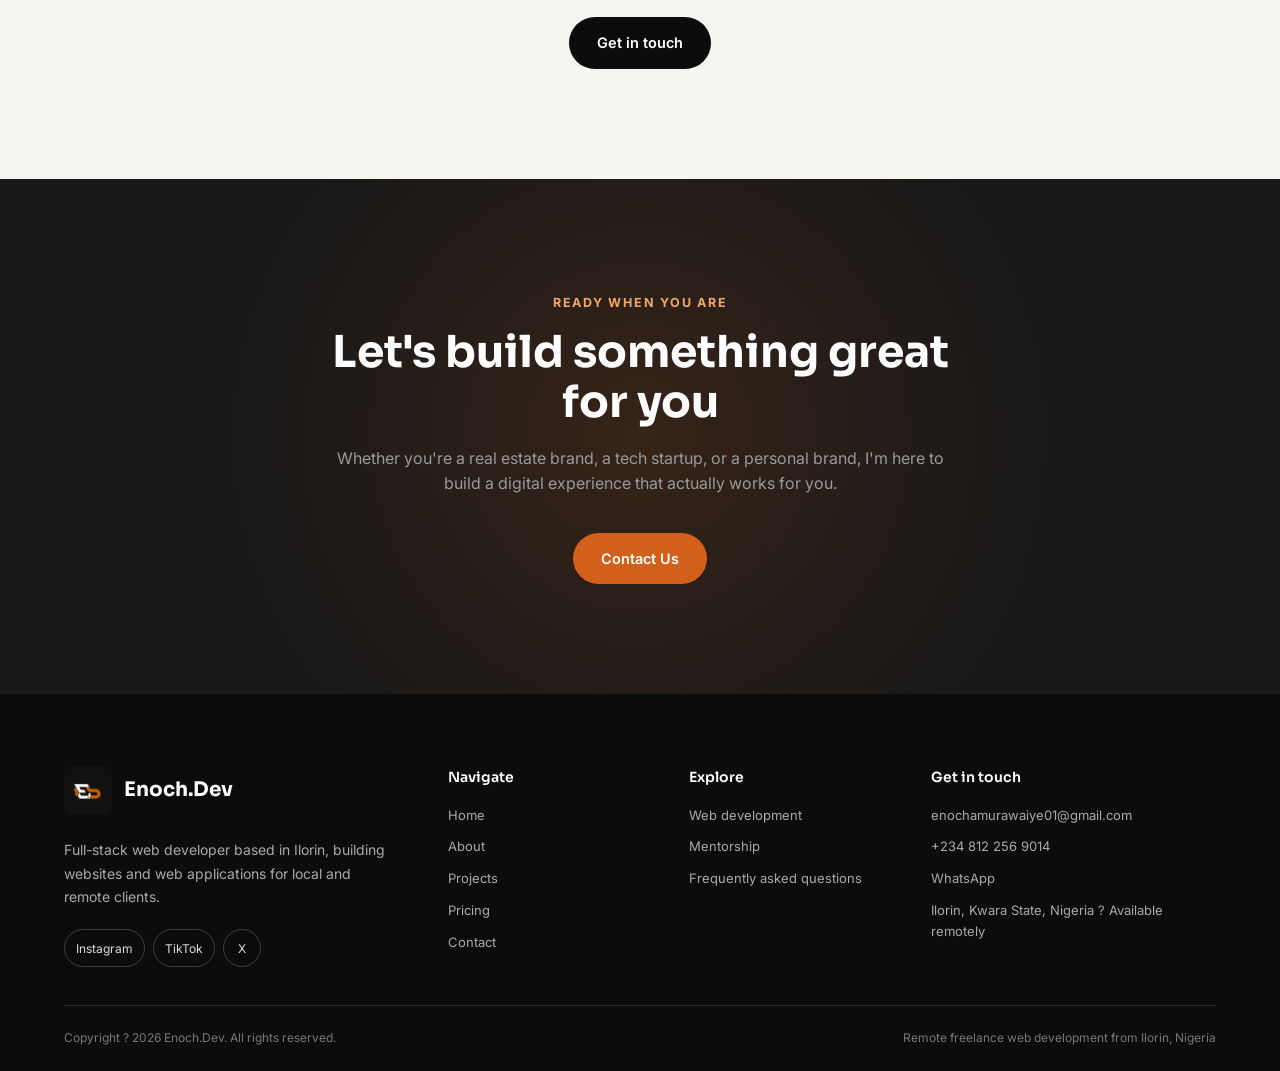
==== commit 3ed5272a: "Unify responsive navigation and footer Share one aligned navigation and footer across portfolio page" ====
--- a/about.html
+++ b/about.html
@@ -1204,30 +1204,31 @@
             }
         }
     </style>
+    <link rel="stylesheet" href="/shared-layout.css">
 </head>
 
 <body>
 
     <!-- ===== NAVBAR ===== -->
-    <nav id="navbar">
-        <div class="logo-wrap" title="Enoch.Dev">
-            <img src="logo.webp" alt="" width="3264" height="3264" decoding="async">
-        </div>
-        <ul class="nav-links" id="navLinks">
-            <li><a href="index.html#home">Home</a></li>
-            <li><a href="index.html#services">Services</a></li>
-            <li><a href="about.html">About</a></li>
-            <li><a href="work.html">My Projects</a></li>
-            <li><a href="index.html#mentorship">Mentorship</a></li>
-            <li><a href="pricing.html">Pricing</a></li>
-            <li><a href="contact.html" class="active">Contact</a></li>
-        </ul>
-        <div class="nav-cta-wrap">
-            <a href="#contact" class="btn btn-primary">Let's Talk</a>
-            <button class="nav-burger" id="burger" aria-label="Menu"
-                aria-expanded="false"><span></span><span></span><span></span></button>
-        </div>
-    </nav>
+    <nav id="navbar" aria-label="Main navigation">
+    <a href="index.html#home" class="logo-wrap" aria-label="Enoch.Dev home" title="Enoch.Dev">
+        <img src="/logo.webp" alt="" width="3264" height="3264" decoding="async">
+    </a>
+    <ul class="nav-links" id="navLinks">
+        <li><a href="index.html#home">Home</a></li>
+        <li><a href="index.html#services">Services</a></li>
+        <li><a href="about.html" class="active" aria-current="page">About</a></li>
+        <li><a href="work.html">Projects</a></li>
+        <li><a href="index.html#mentorship">Mentorship</a></li>
+        <li><a href="index.html#faq">FAQ</a></li>
+        <li><a href="pricing.html">Pricing</a></li>
+        <li><a href="contact.html">Contact</a></li>
+    </ul>
+    <div class="nav-cta-wrap">
+        <a href="contact.html" class="btn btn-primary">Let's Talk</a>
+        <button class="nav-burger" id="burger" type="button" aria-label="Toggle navigation" aria-controls="navLinks" aria-expanded="false"><span></span><span></span><span></span></button>
+    </div>
+</nav>
 
     <!-- ===== ABOUT HERO ===== -->
     <section id="about-hero">
@@ -1421,55 +1422,52 @@
 
     <!-- ===== FOOTER ===== -->
     <footer>
-        <div class="footer-grid">
-            <div class="footer-brand">
-                <a href="index.html#home" class="logo"><span class="logo-mark">E</span>Enoch<span
-                        class="accent">.Dev</span></a>
-                <p>Website developer & designer helping brands across Africa build a digital presence that gets results.
-                </p>
-                <div class="footer-social">
-                    <a href="https://www.instagram.com/enochamurawaiye/" aria-label="Instagram" target="_blank" rel="noopener noreferrer"><svg viewBox="0 0 24 24" fill="none" stroke-width="2">
-                            <rect x="3" y="3" width="18" height="18" rx="5" />
-                            <circle cx="12" cy="12" r="4" />
-                            <circle cx="17.5" cy="6.5" r="1" />
-                        </svg></a>
-                    <a href="https://wa.me/2348122569014" aria-label="WhatsApp"><svg viewBox="0 0 24 24" fill="none"
-                            stroke-width="2">
-                            <path d="M3 21l1.5-4.5A8 8 0 1 1 8.5 19.5L3 21z" />
-                        </svg></a>
-                </div>
-            </div>
-            <div class="footer-col">
-                <h5>Navigate</h5>
-                <ul>
-                    <li><a href="index.html#home">Home</a></li>
-                    <li><a href="index.html#services">Services</a></li>
-                    <li><a href="about.html">About</a></li>
-                    <li><a href="index.html#portfolio">Portfolio</a></li>
-                </ul>
-            </div>
-            <div class="footer-col">
-                <h5>Programs</h5>
-                <ul>
-                    <li><a href="index.html#mentorship">Website Mentorship</a></li>
-                    <li><a href="index.html#mentorship">Graphic Design Mentorship</a></li>
-                    <li><a href="index.html#faq">FAQ</a></li>
-                </ul>
-            </div>
-            <div class="footer-col">
-                <h5>Get In Touch</h5>
-                <ul>
-                    <li><a href="mailto:enochamurawaiye01@gmail.com">enochamurawaiye01@gmail.com</a></li>
-                    <li><a href="https://wa.me/2348122569014">WhatsApp</a></li>
-                    <li>Ilorin, Kwara State, Nigeria · Available remotely</li>
-                </ul>
+    <div class="footer-grid">
+        <div class="footer-brand">
+            <a href="index.html#home" class="footer-brand-logo" aria-label="Enoch.Dev home">
+                <img src="/logo.webp" alt="" width="3264" height="3264" loading="lazy" decoding="async">
+                <span>Enoch.Dev</span>
+            </a>
+            <p>Full-stack web developer based in Ilorin, building websites and web applications for local and remote clients.</p>
+            <div class="footer-social" aria-label="Social profiles">
+                <a href="https://www.instagram.com/enochamurawaiye/" target="_blank" rel="noopener noreferrer">Instagram</a>
+                <a href="https://www.tiktok.com/@enocholuwaseun123" target="_blank" rel="noopener noreferrer">TikTok</a>
+                <a href="https://x.com/EnochOluwa80305" target="_blank" rel="noopener noreferrer">X</a>
             </div>
         </div>
-        <div class="footer-bottom">
-            <span>Copyright © 2026 Enoch.Dev. All rights reserved.</span>
-            <span>Remote freelance web development from Ilorin, Nigeria</span>
+        <div class="footer-col">
+            <h2>Navigate</h2>
+            <ul>
+                <li><a href="index.html#home">Home</a></li>
+                <li><a href="about.html">About</a></li>
+                <li><a href="work.html">Projects</a></li>
+                <li><a href="pricing.html">Pricing</a></li>
+                <li><a href="contact.html">Contact</a></li>
+            </ul>
         </div>
-    </footer>
+        <div class="footer-col">
+            <h2>Explore</h2>
+            <ul>
+                <li><a href="index.html#services">Web development</a></li>
+                <li><a href="index.html#mentorship">Mentorship</a></li>
+                <li><a href="index.html#faq">Frequently asked questions</a></li>
+            </ul>
+        </div>
+        <div class="footer-col footer-contact">
+            <h2>Get in touch</h2>
+            <ul>
+                <li><a href="mailto:enochamurawaiye01@gmail.com">enochamurawaiye01@gmail.com</a></li>
+                <li><a href="tel:+2348122569014">+234 812 256 9014</a></li>
+                <li><a href="https://wa.me/2348122569014">WhatsApp</a></li>
+                <li><span>Ilorin, Kwara State, Nigeria ? Available remotely</span></li>
+            </ul>
+        </div>
+    </div>
+    <div class="footer-bottom">
+        <span>Copyright ? 2026 Enoch.Dev. All rights reserved.</span>
+        <span>Remote freelance web development from Ilorin, Nigeria</span>
+    </div>
+</footer>
 
     <script>
         const nav = document.getElementById('navbar');
--- a/shared-layout.css
+++ b/shared-layout.css
@@ -0,0 +1,126 @@
+/* Shared navigation and footer layout for every portfolio page. */
+#navbar {
+  position: fixed;
+  inset: 0 0 auto;
+  z-index: 1000;
+  width: 100%;
+  height: 82px;
+  padding: 0 clamp(20px, 5vw, 72px);
+  display: grid;
+  grid-template-columns: auto minmax(0, 1fr) auto;
+  align-items: center;
+  gap: clamp(14px, 2vw, 28px);
+  background: #0c0c0c;
+  box-shadow: 0 1px 0 rgba(255,255,255,.08);
+  transition: box-shadow .25s ease;
+}
+#navbar.scrolled { padding: 0 clamp(20px, 5vw, 72px); box-shadow: 0 8px 30px -12px rgba(0,0,0,.7); }
+#navbar .logo-wrap { display: block; width: 54px; height: 54px; flex: 0 0 54px; border-radius: 8px; overflow: hidden; }
+#navbar .logo-wrap img { width: 100%; height: 100%; object-fit: cover; }
+#navbar .nav-links {
+  position: static;
+  width: auto;
+  margin: 0;
+  padding: 0;
+  display: flex;
+  flex-direction: row;
+  align-items: center;
+  justify-content: center;
+  gap: clamp(10px, 1.55vw, 24px);
+  list-style: none;
+  background: transparent;
+  opacity: 1;
+  visibility: visible;
+  transform: none;
+}
+#navbar .nav-links a { display: inline-block; padding: 10px 0; color: #fff; font-size: clamp(12px, .95vw, 14px); line-height: 1.2; white-space: nowrap; }
+#navbar .nav-links a.active { color: var(--orange, #d2601a); }
+#navbar .nav-links a:focus-visible,
+#navbar .nav-cta-wrap a:focus-visible,
+#navbar .nav-burger:focus-visible,
+footer a:focus-visible { outline: 2px solid #f0a868; outline-offset: 4px; border-radius: 3px; }
+#navbar .nav-cta-wrap { justify-self: end; display: flex; align-items: center; gap: 12px; }
+#navbar .nav-burger { display: none; min-width: 44px; min-height: 44px; align-items: center; justify-content: center; }
+#navbar .nav-burger span { display: block; }
+
+body > footer {
+  padding: clamp(48px, 6vw, 72px) clamp(20px, 5vw, 72px) 24px;
+  background: #0c0c0c;
+  color: #fff;
+}
+.footer-grid, .footer-bottom { width: min(100%, 1200px); margin-inline: auto; }
+.footer-grid {
+  display: grid;
+  grid-template-columns: minmax(240px, 1.4fr) repeat(2, minmax(130px, .8fr)) minmax(220px, 1.2fr);
+  align-items: start;
+  gap: clamp(24px, 4vw, 52px);
+  padding-bottom: 38px;
+  border-bottom: 1px solid rgba(255,255,255,.12);
+}
+.footer-brand-logo { display: inline-flex; align-items: center; gap: 12px; color: #fff; font-family: var(--font-display, sans-serif); font-size: 20px; font-weight: 700; }
+.footer-brand-logo img { width: 48px; height: 48px; border-radius: 8px; object-fit: cover; }
+.footer-brand p { max-width: 340px; margin: 16px 0 20px; color: #aaa; font-size: 14px; line-height: 1.7; }
+.footer-social { display: flex; flex-wrap: wrap; gap: 8px; }
+.footer-social a { display: inline-flex; width: auto; min-width: 38px; flex: 0 0 auto; white-space: nowrap; min-height: 38px; align-items: center; justify-content: center; padding: 0 11px; border: 1px solid rgba(255,255,255,.2); border-radius: 20px; color: #ddd; font-size: 12px; transition: background .2s ease, border-color .2s ease, color .2s ease; }
+.footer-social a:hover { background: var(--orange, #d2601a); border-color: var(--orange, #d2601a); color: #fff; }
+.footer-col h2 { margin: 0 0 16px; color: #fff; font-family: var(--font-display, sans-serif); font-size: 14px; font-weight: 600; }
+.footer-col ul { display: grid; gap: 11px; margin: 0; padding: 0; list-style: none; }
+.footer-col ul li { margin: 0; color: #aaa; font-size: 13px; line-height: 1.6; }
+.footer-col ul li a, .footer-col ul li span { color: #aaa; font-size: 13px; line-height: 1.6; overflow-wrap: anywhere; }
+.footer-col ul li a:hover { color: var(--orange, #d2601a); }
+.footer-bottom { display: flex; justify-content: space-between; align-items: flex-start; gap: 12px 24px; padding-top: 22px; color: #777; font-size: 12px; line-height: 1.6; }
+
+#home, #about-hero, #work-header, #pricing-hero, #contact-hero { background: #000; background-image: none; }
+#home::before, #home::after,
+#about-hero::before, #about-hero::after,
+#work-header::before, #work-header::after,
+#pricing-hero::before, #pricing-hero::after,
+#contact-hero::before, #contact-hero::after { display: none; content: none; background: none; }
+
+@media (max-width: 1000px) {
+  #navbar { height: 74px; grid-template-columns: minmax(0, 1fr) auto; gap: 12px; }
+  #navbar.scrolled { padding-inline: clamp(20px, 5vw, 72px); }
+  #navbar .nav-cta-wrap .btn { display: none; }
+  #navbar .nav-burger { display: inline-flex; }
+  #navbar .nav-links {
+    position: absolute;
+    top: 100%;
+    left: 0;
+    width: 100%;
+    max-height: calc(100dvh - 74px);
+    overflow-y: auto;
+    padding: 10px clamp(20px, 5vw, 72px) 22px;
+    display: flex;
+    flex-direction: column;
+    align-items: stretch;
+    justify-content: flex-start;
+    gap: 0;
+    background: #0c0c0c;
+    border-top: 1px solid rgba(255,255,255,.08);
+    box-shadow: 0 18px 24px rgba(0,0,0,.25);
+    opacity: 0;
+    visibility: hidden;
+    transform: translateY(-8px);
+    transition: opacity .2s ease, transform .2s ease, visibility .2s ease;
+  }
+  #navbar .nav-links.open { opacity: 1; visibility: visible; transform: translateY(0); }
+  #navbar .nav-links li { width: 100%; }
+  #navbar .nav-links a { display: block; width: 100%; padding: 13px 0; border-bottom: 1px solid rgba(255,255,255,.07); font-size: 15px; white-space: normal; }
+  .footer-grid { grid-template-columns: repeat(2, minmax(0, 1fr)); gap: 34px 28px; }
+  .footer-brand, .footer-contact { grid-column: 1 / -1; }
+  .footer-brand p { max-width: 520px; }
+}
+@media (max-width: 560px) {
+  #navbar { height: 68px; }
+  #navbar.scrolled { padding-inline: 20px; }
+  #navbar .logo-wrap { width: 46px; height: 46px; flex-basis: 46px; }
+  #navbar .nav-links { max-height: calc(100dvh - 68px); padding-inline: 20px; }
+  body > footer { padding: 42px 20px 20px; }
+  .footer-grid { grid-template-columns: repeat(2, minmax(0, 1fr)); gap: 28px 18px; padding-bottom: 28px; }
+  .footer-brand, .footer-contact { grid-column: 1 / -1; }
+  .footer-brand-logo img { width: 44px; height: 44px; }
+  .footer-bottom { flex-direction: column; gap: 6px; padding-top: 18px; }
+}
+@media (prefers-reduced-motion: reduce) {
+  #navbar, #navbar .nav-links, .footer-social a { transition: none; }
+}
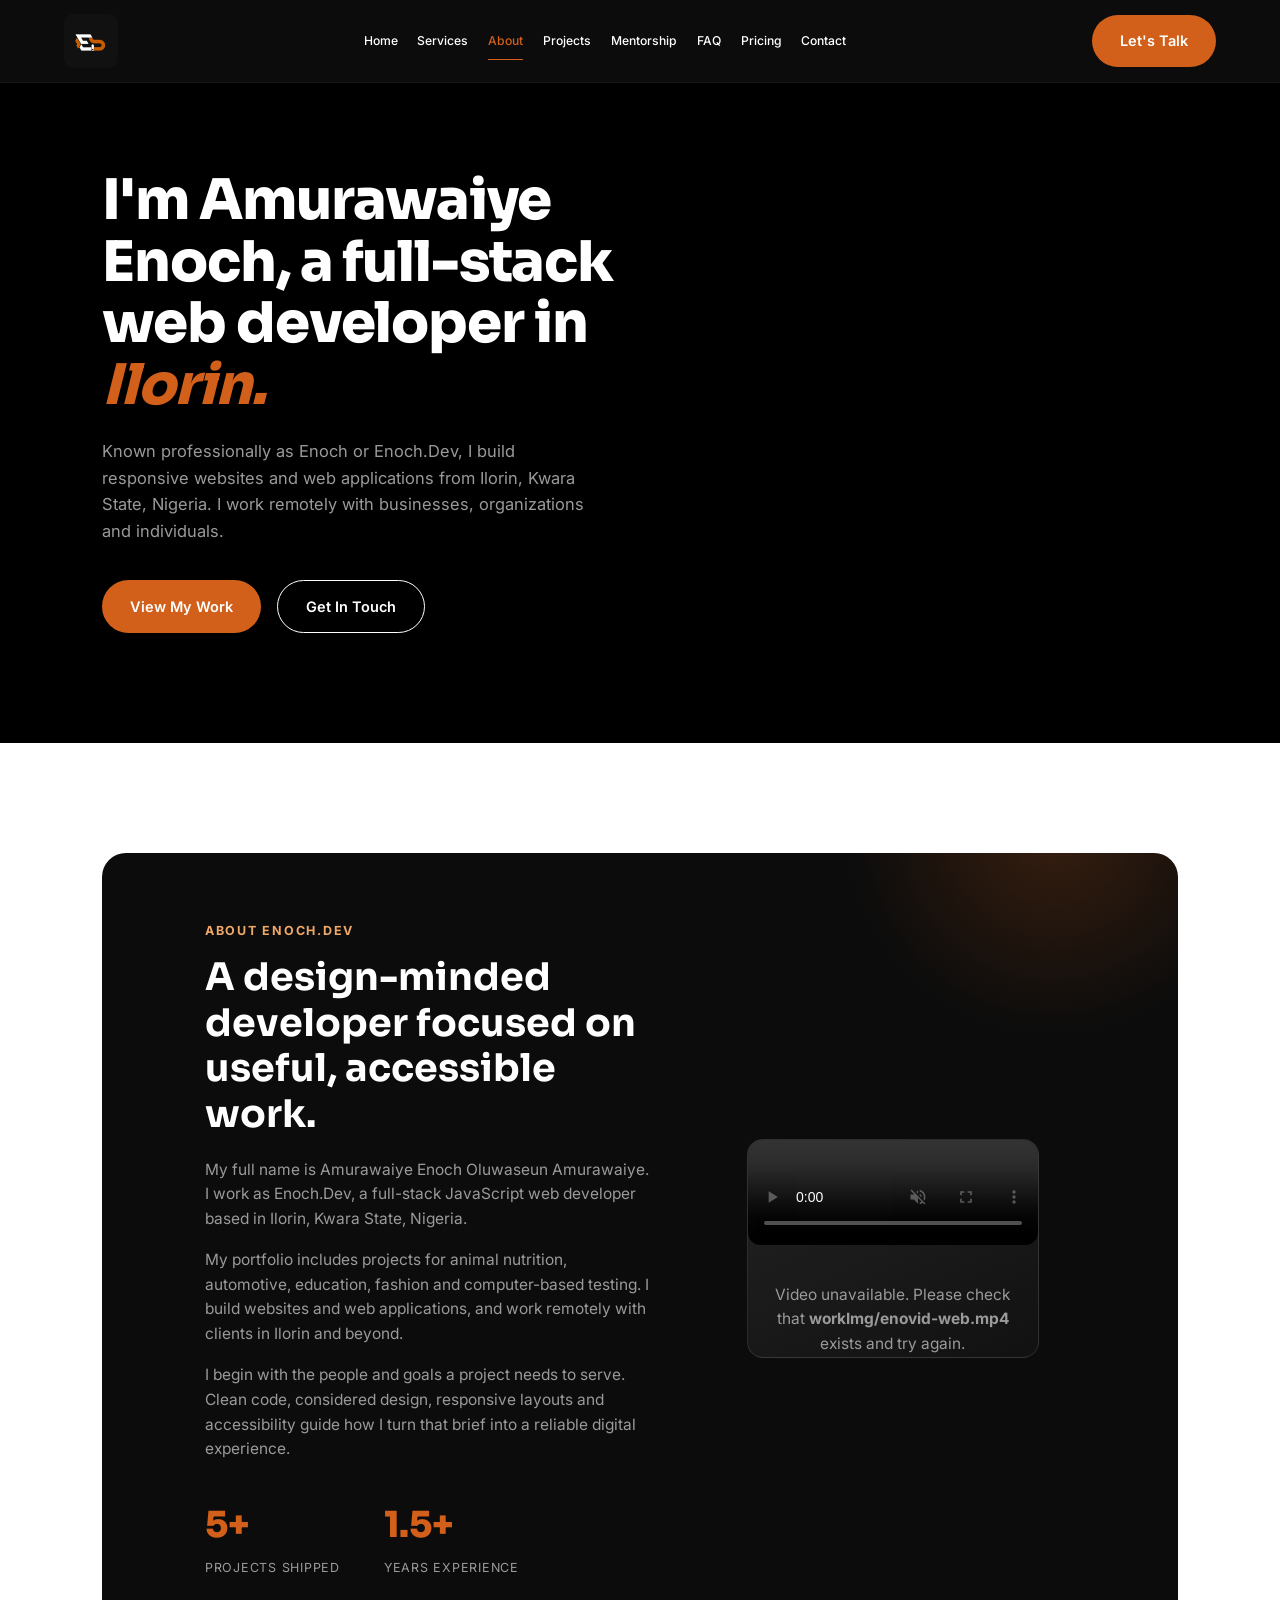
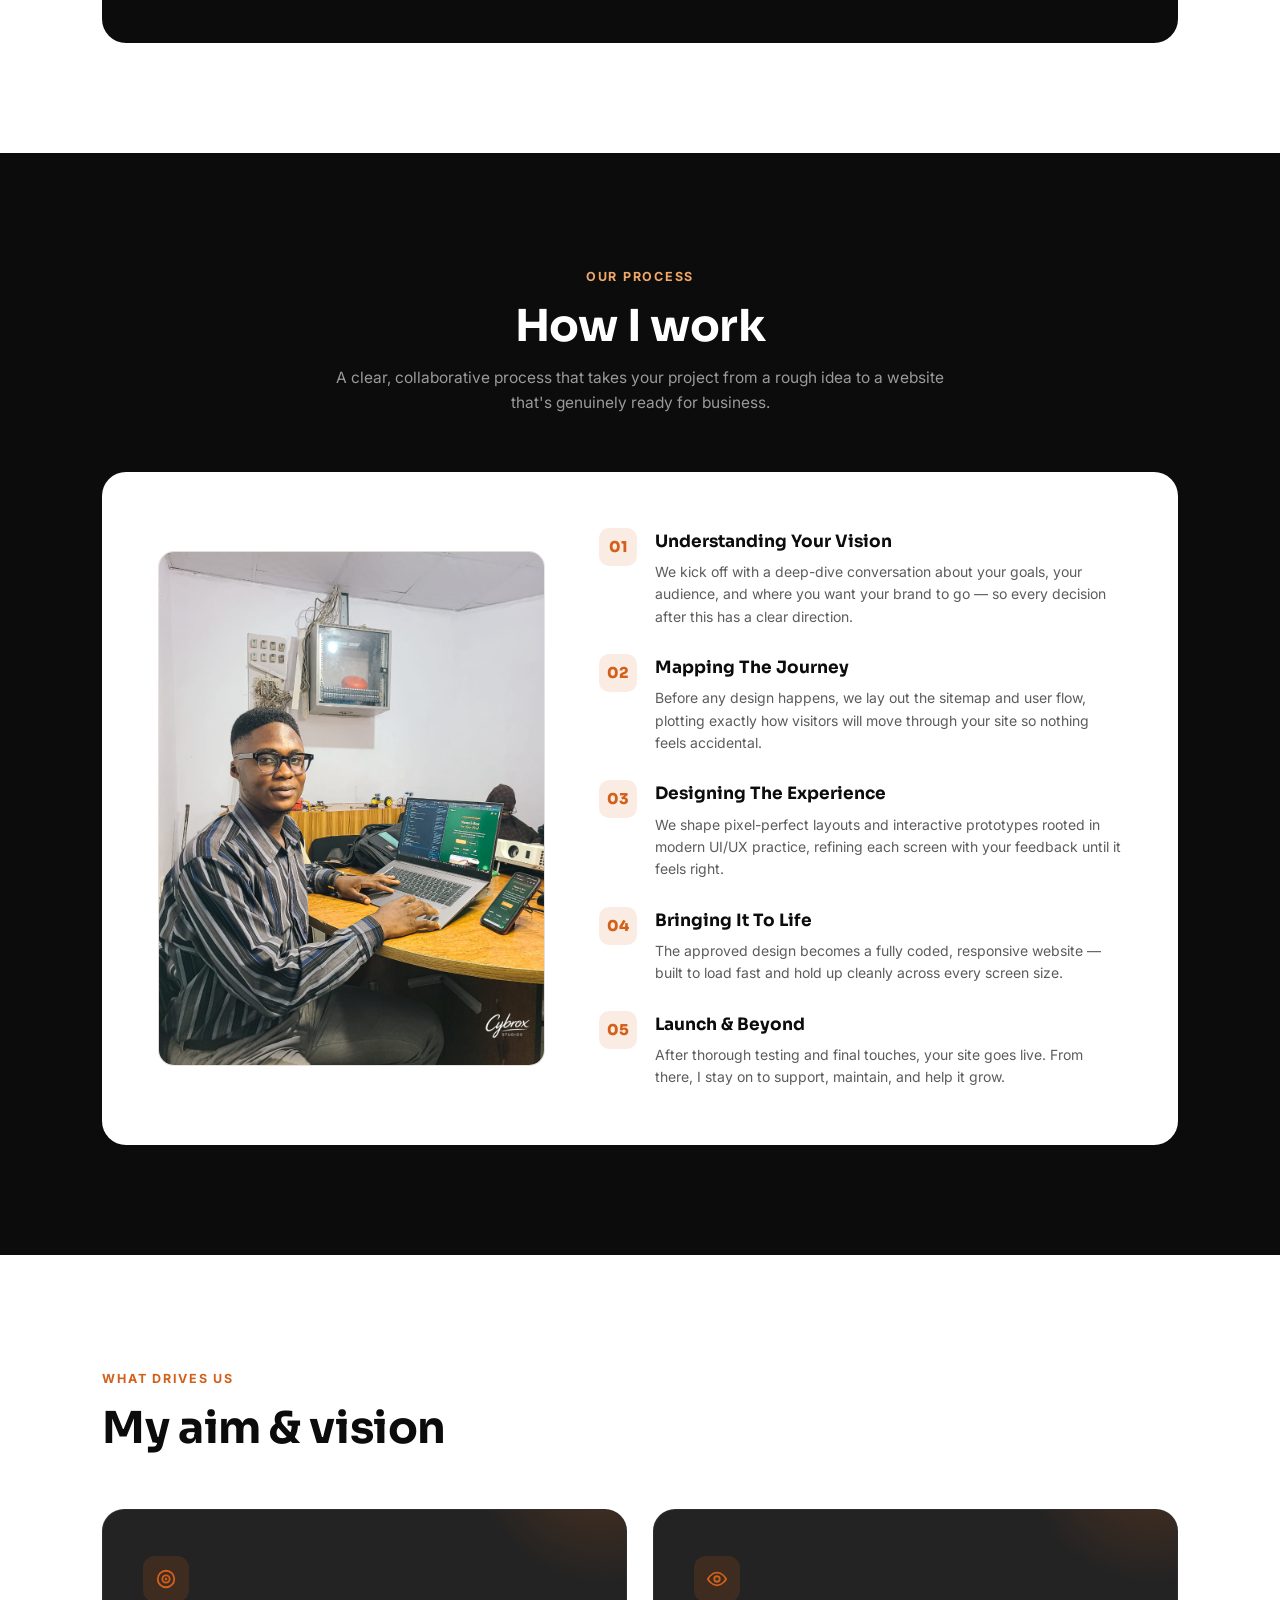
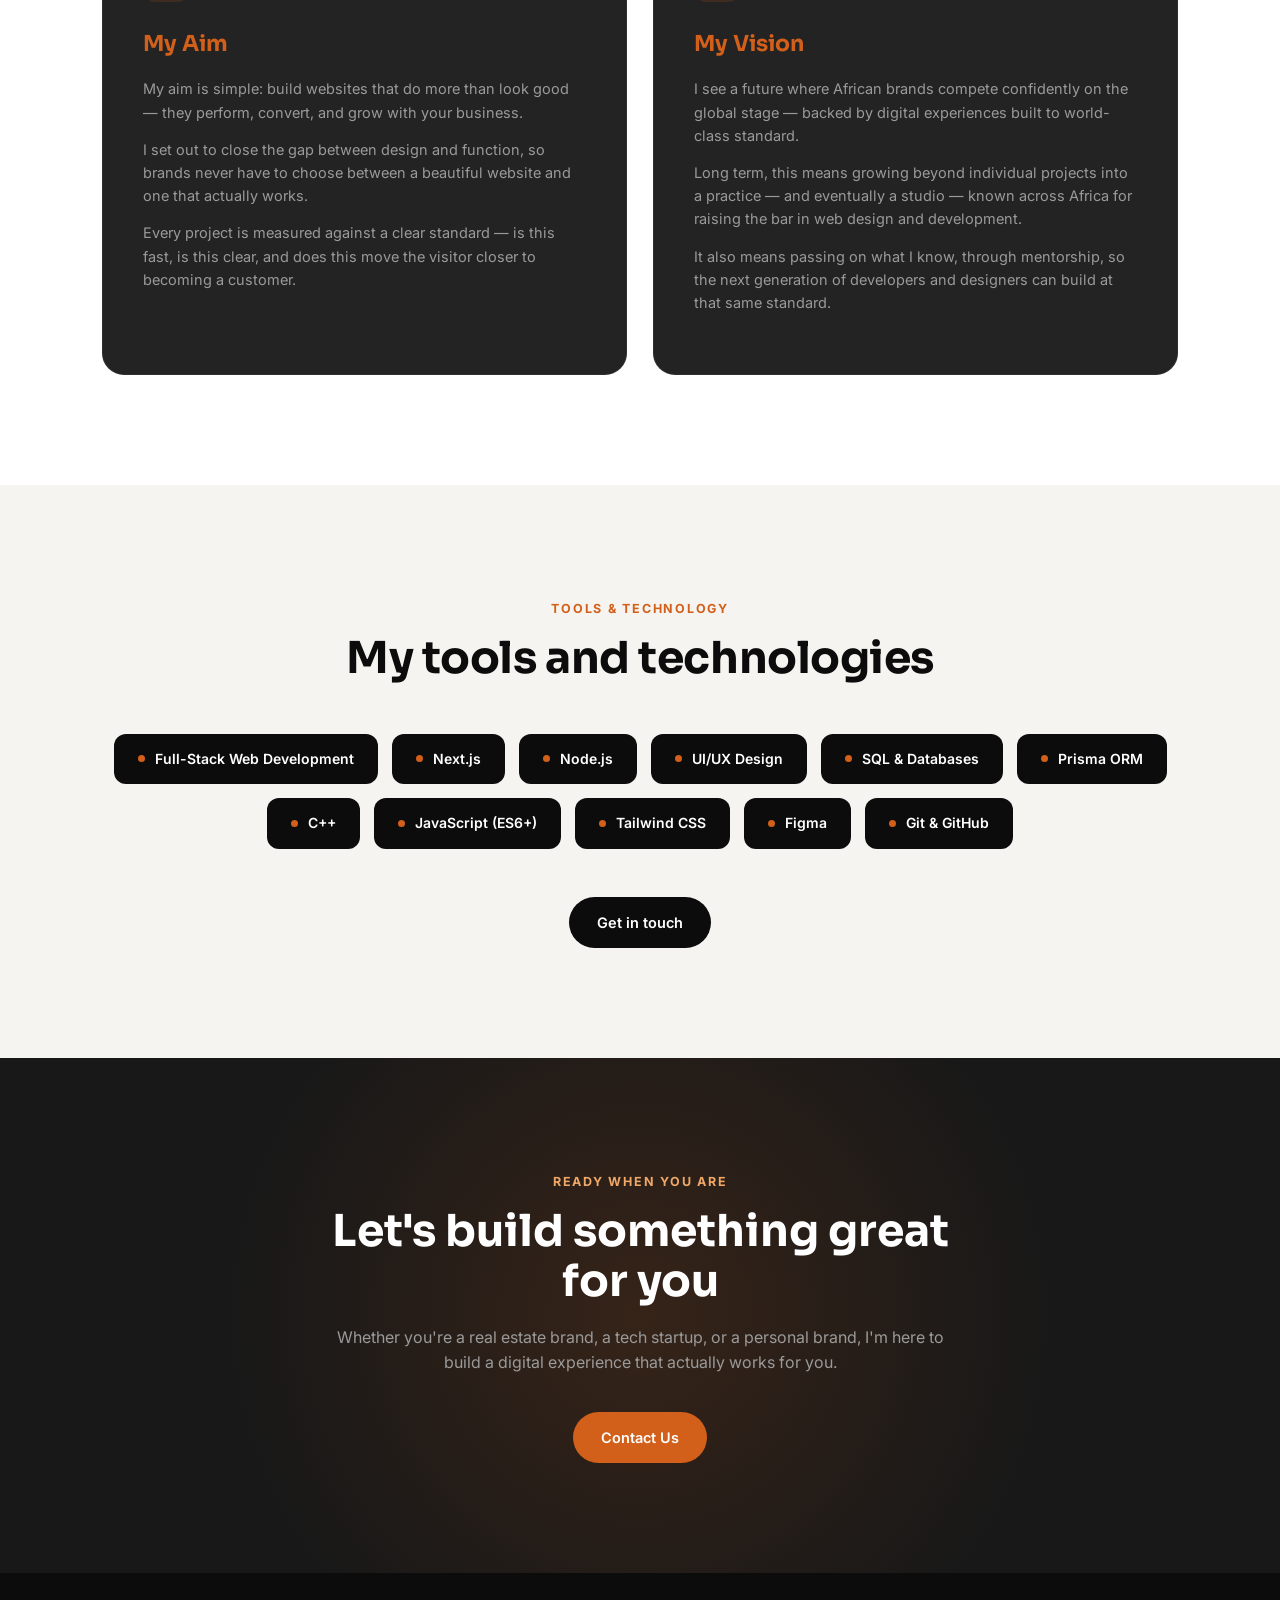
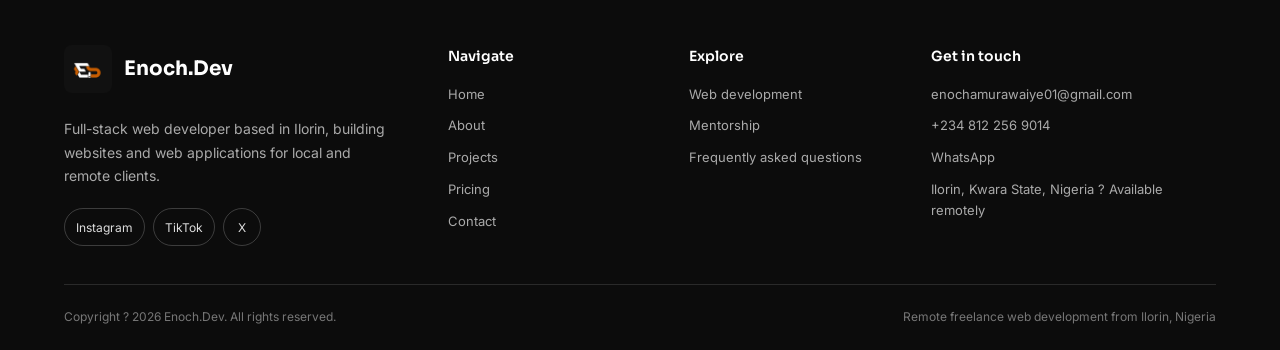
==== commit b679cf5b: "Improve About page responsive image layout Keep the portrait proportional and responsive, refine mob" ====
--- a/about.html
+++ b/about.html
@@ -784,16 +784,27 @@
             grid-template-columns: .85fr 1.15fr;
             gap: 54px;
             align-items: center;
+            min-width: 0;
         }
 
         .work-visual {
-            aspect-ratio: 1/1;
+            width: 100%;
+            max-width: 420px;
+            aspect-ratio: 3 / 4;
+            justify-self: center;
             border-radius: 16px;
             background: linear-gradient(155deg, var(--off-white), #efe9df);
             border: 1px solid rgba(0, 0, 0, .06);
-            display: flex;
-            align-items: center;
-            justify-content: center;
+            overflow: hidden;
+            min-width: 0;
+        }
+
+        .work-visual img {
+            display: block;
+            width: 100%;
+            height: 100%;
+            object-fit: cover;
+            object-position: center 42%;
         }
 
         .work-visual svg {
@@ -1004,7 +1015,7 @@
 
         .video-box {
             width: 80%;
-            height: 300px;
+            aspect-ratio: 4 / 3;
             max-width: 700px;
             margin: auto;
         }
@@ -1012,8 +1023,9 @@
         .video-box video {
             width: 100%;
             border-radius: 12px;
-            height:900px;
+            height: 100%;
             display: block;
+            object-fit: contain;
         }
 
         .video-error {
@@ -1114,40 +1126,7 @@
             color: var(--orange);
         }
 
-        @media (max-width:900px) {
-            .nav-links {
-                position: fixed;
-                top: 64px;
-                left: 0;
-                width: 100%;
-                background: var(--black);
-                flex-direction: column;
-                padding: 20px 8vw 30px;
-                gap: 20px;
-                transform: translateY(-130%);
-                opacity: 0;
-                transition: transform .4s var(--ease), opacity .4s;
-            }
-
-            .nav-links.open {
-                transform: translateY(0);
-                opacity: 1;
-            }
-
-            .nav-burger {
-                display: flex;
-            }
-
-            .nav-cta-wrap .btn-primary {
-                padding: 10px 18px;
-                font-size: 13px;
-            }
-
-            .logo-wrap {
-                width: 52px;
-                height: 52px;
-            }
-
+        @media (max-width: 900px) {
             .ah-grid {
                 grid-template-columns: 1fr;
                 text-align: left;
@@ -1164,16 +1143,18 @@
             .work-card {
                 grid-template-columns: 1fr;
                 padding: 34px 26px;
+                gap: 32px;
+            }
+
+            .work-visual {
+                width: min(100%, 420px);
+                max-width: 100%;
             }
 
             .av-grid {
                 grid-template-columns: 1fr;
             }
 
-            .footer-grid {
-                grid-template-columns: 1fr 1fr;
-            }
-
             .section {
                 padding: 80px 6vw;
             }
@@ -1183,7 +1164,40 @@
             }
         }
 
-        @media (max-width:560px) {
+        @media (max-width: 560px) {
+            #about-hero {
+                min-height: auto;
+                padding: 120px 20px 72px;
+            }
+
+            .ah-grid {
+                gap: 28px;
+            }
+
+            .ah-actions {
+                gap: 12px;
+            }
+
+            .who-card {
+                padding: 32px 22px;
+                border-radius: 18px;
+            }
+
+            .who-grid {
+                gap: 28px;
+            }
+
+            .video-box {
+                width: 100%;
+                max-width: 100%;
+            }
+
+            .work-card {
+                padding: 24px 20px;
+                gap: 26px;
+                border-radius: 18px;
+            }
+
             .ah-badge {
                 width: 200px;
                 height: 200px;
@@ -1197,10 +1211,30 @@
 
             .who-stats {
                 gap: 28px;
-            }
-
-            .footer-grid {
-                grid-template-columns: 1fr;
+                flex-wrap: wrap;
+            }
+
+            .step-row {
+                gap: 12px;
+            }
+
+            .step-row > div:last-child {
+                min-width: 0;
+            }
+
+        }
+
+        @media (max-width: 360px) {
+            .work-card {
+                padding: 20px 16px;
+            }
+
+            .work-visual {
+                border-radius: 12px;
+            }
+
+            .who-stats {
+                gap: 18px;
             }
         }
     </style>
